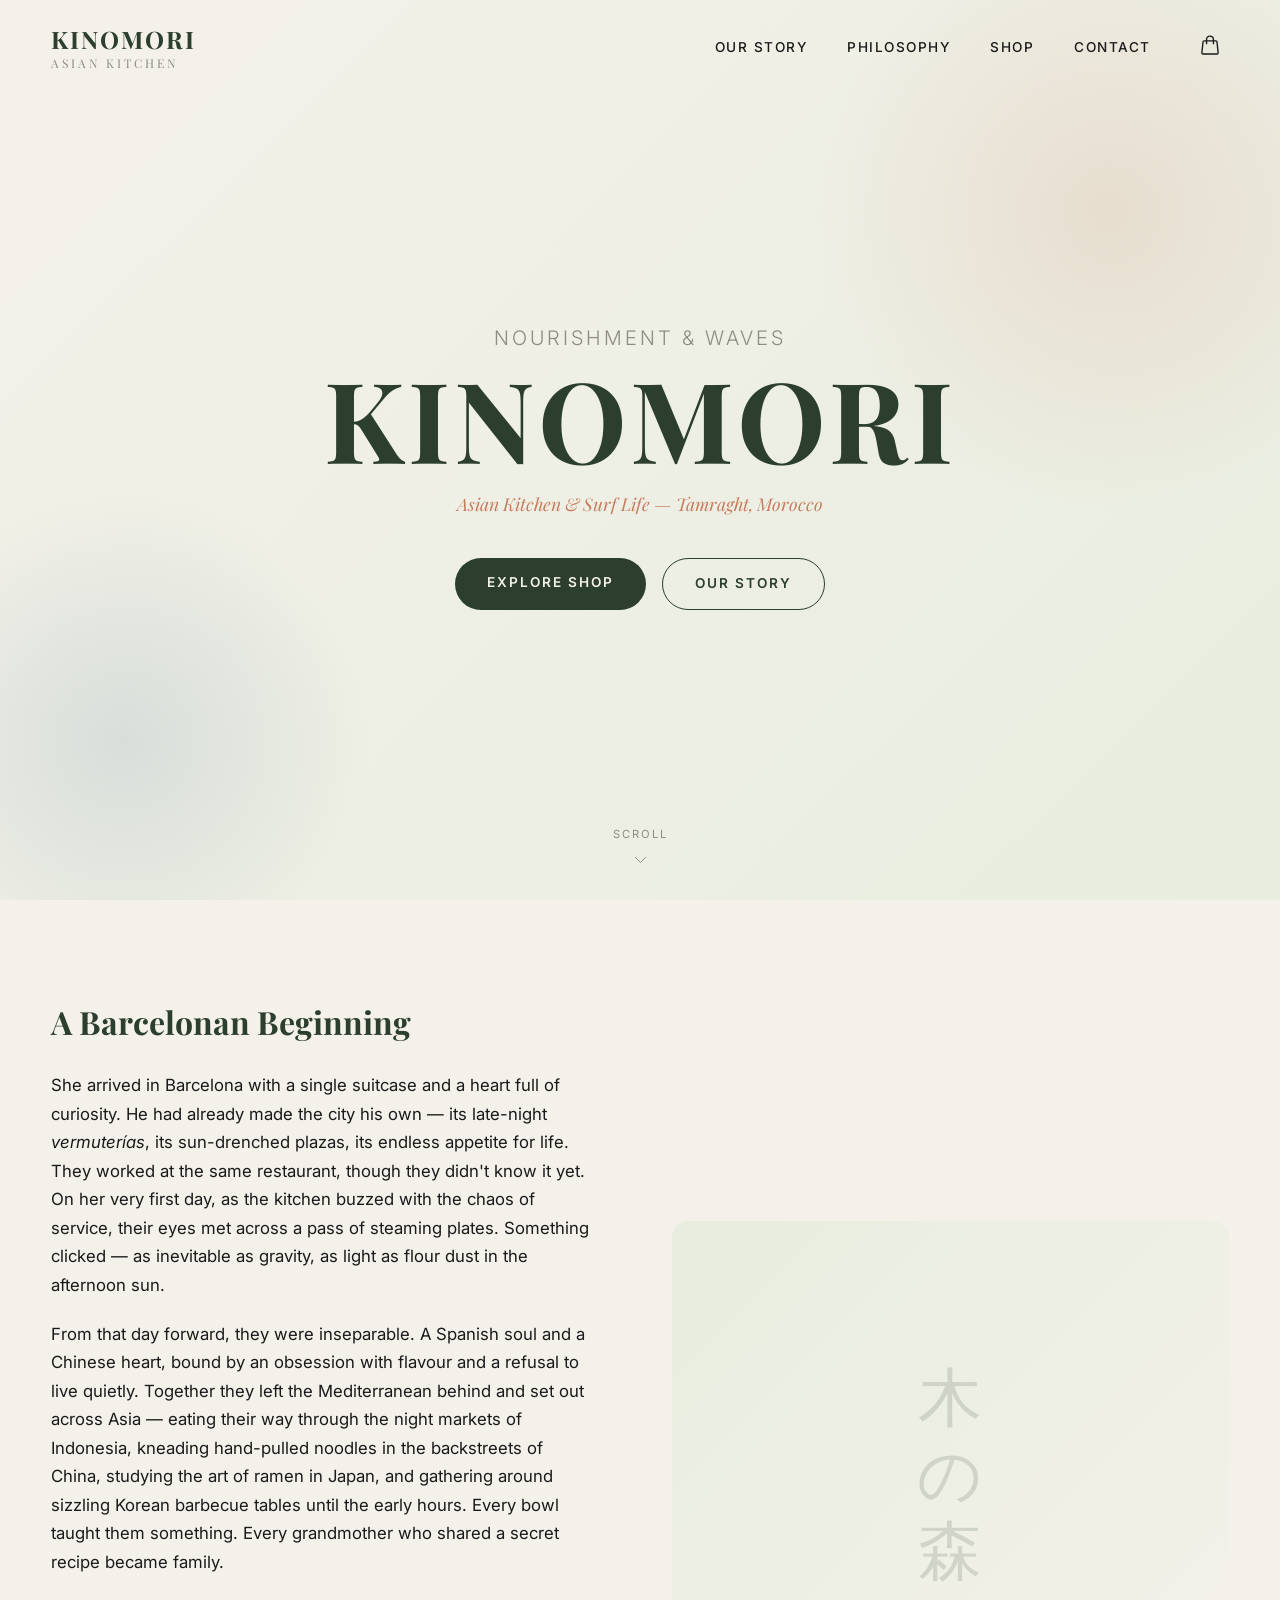
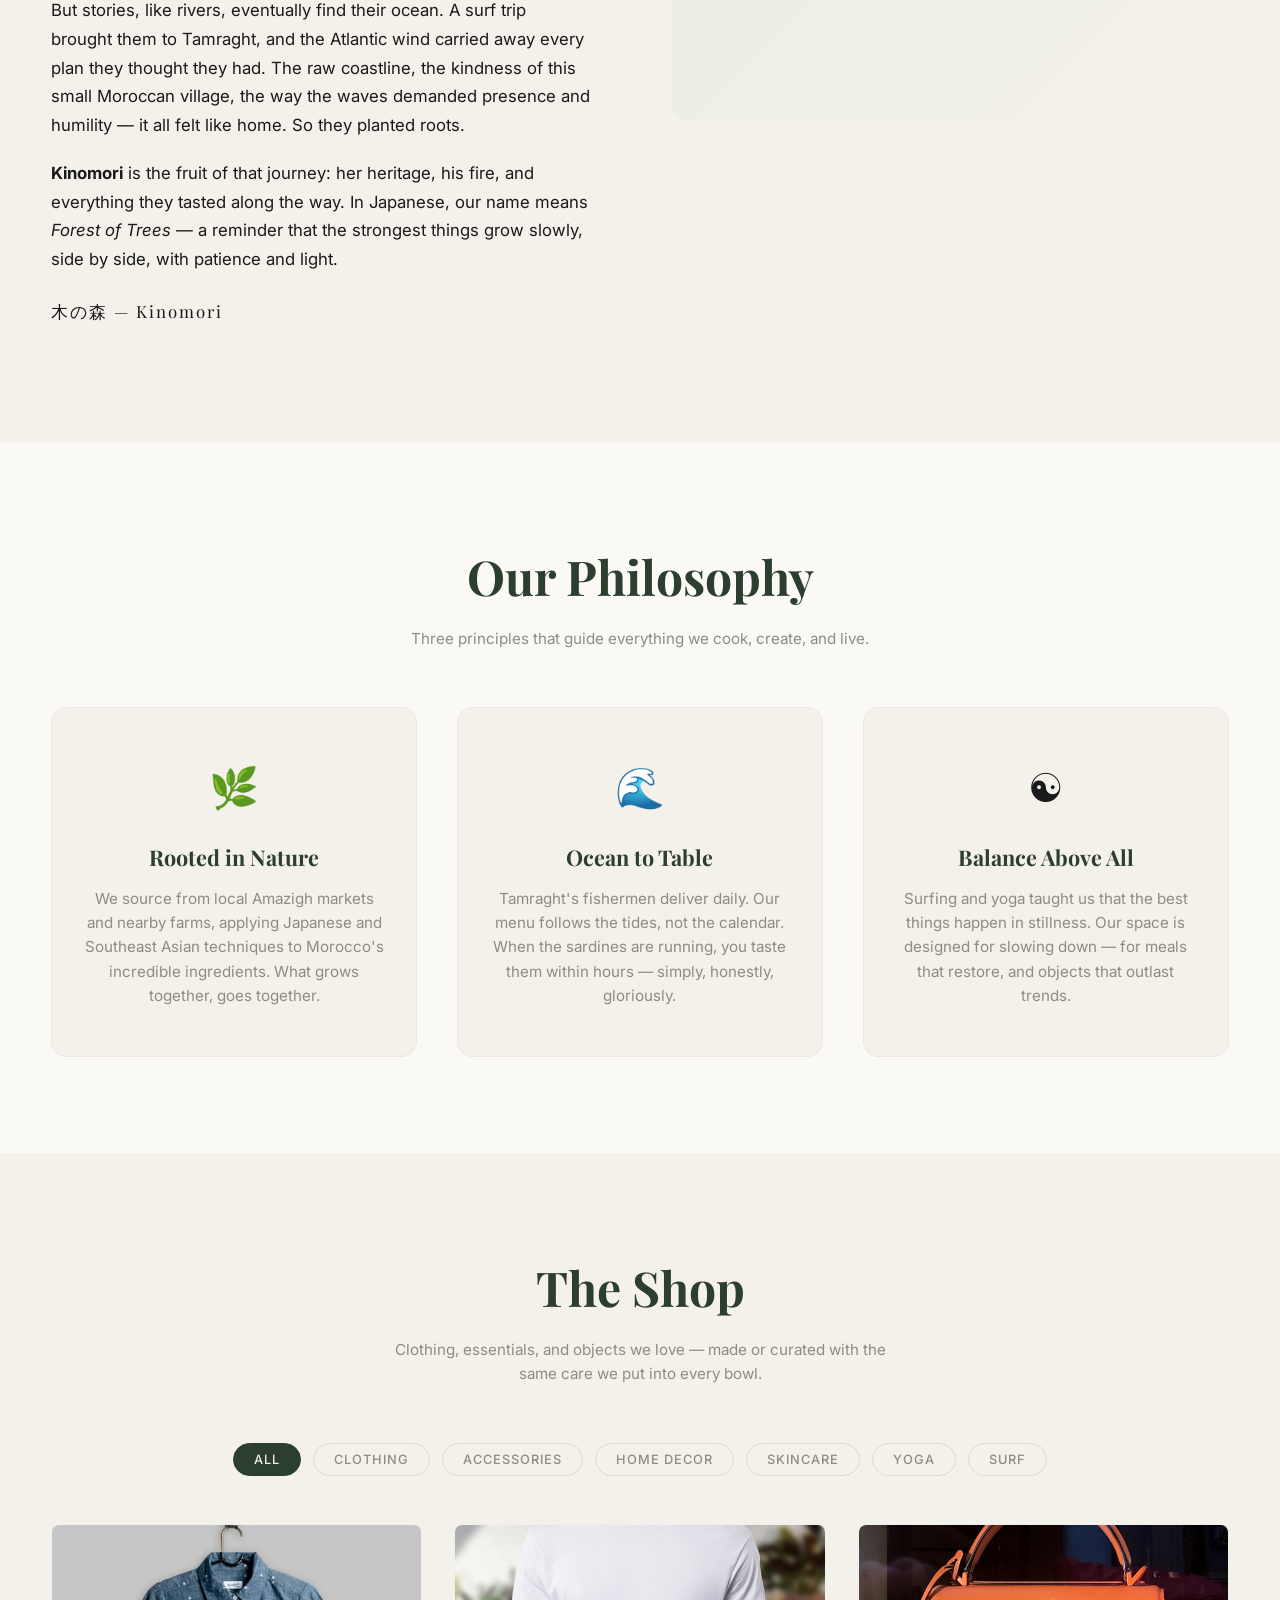
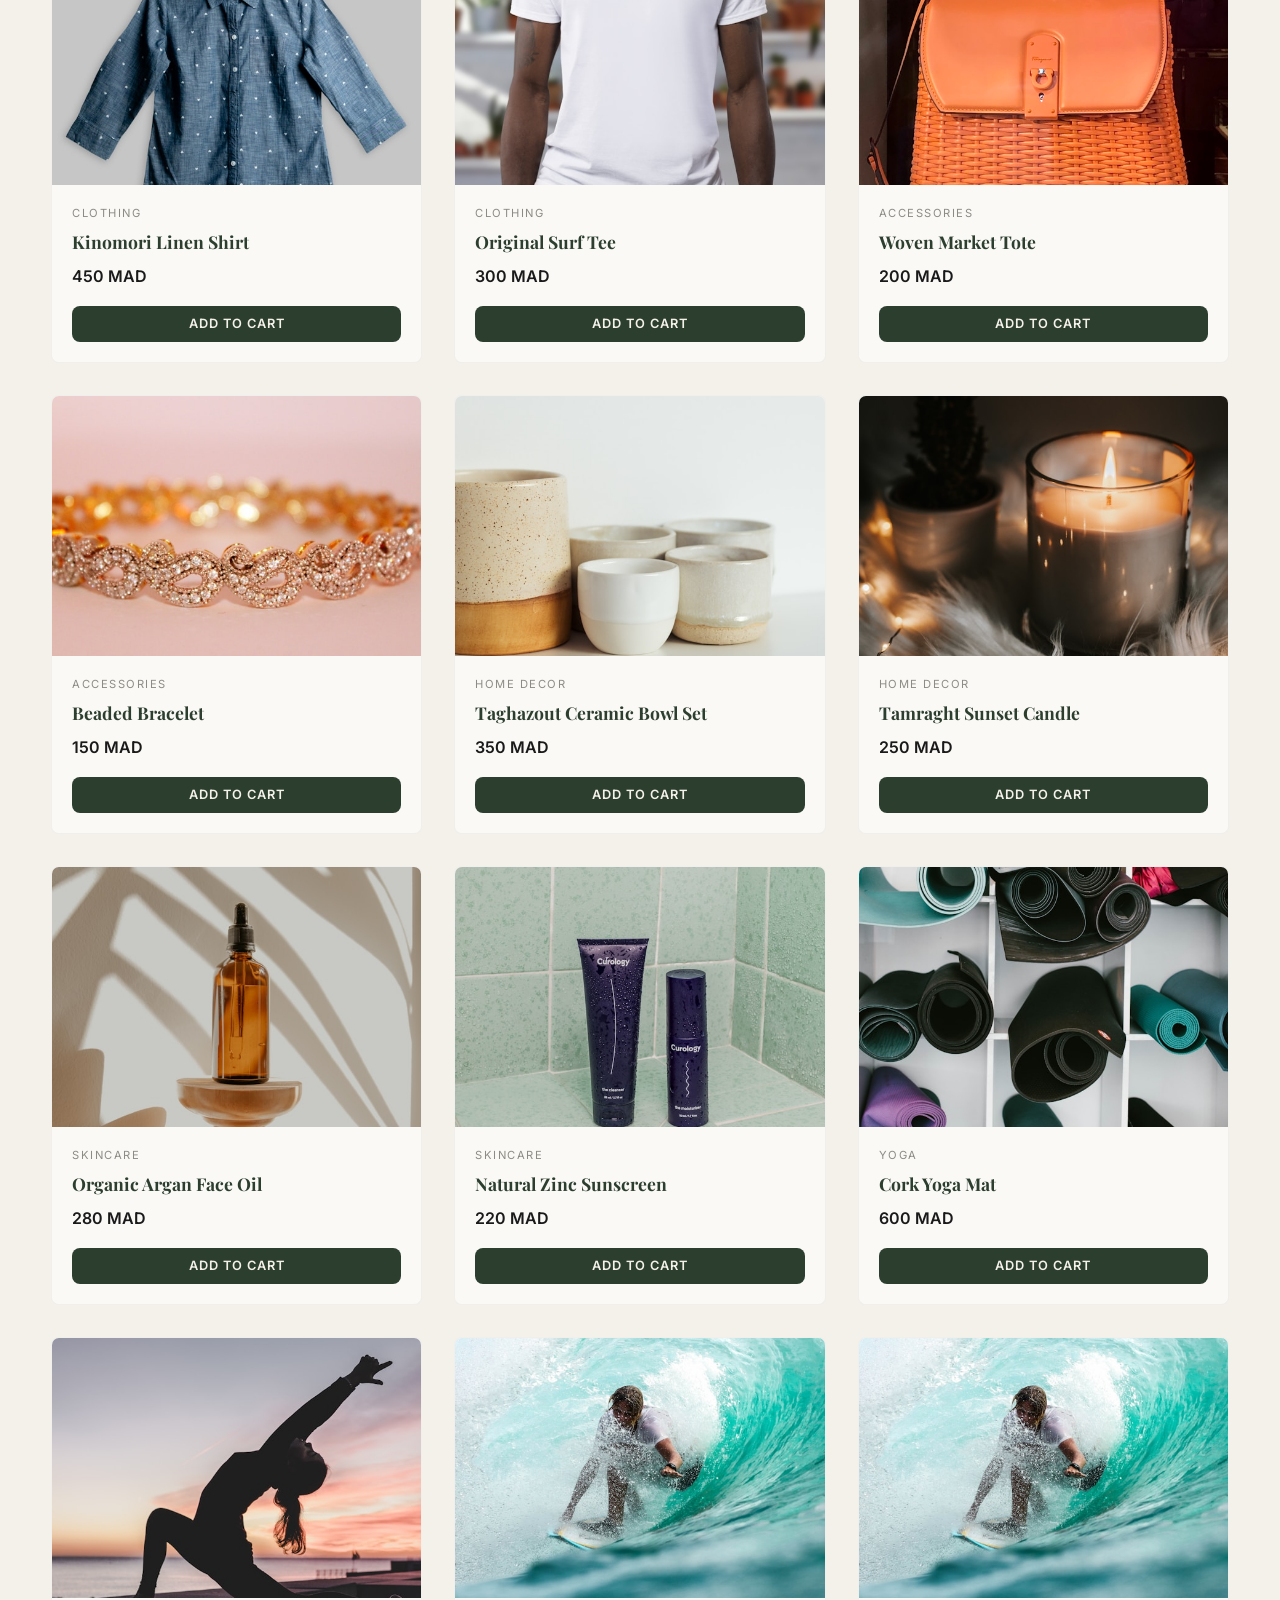
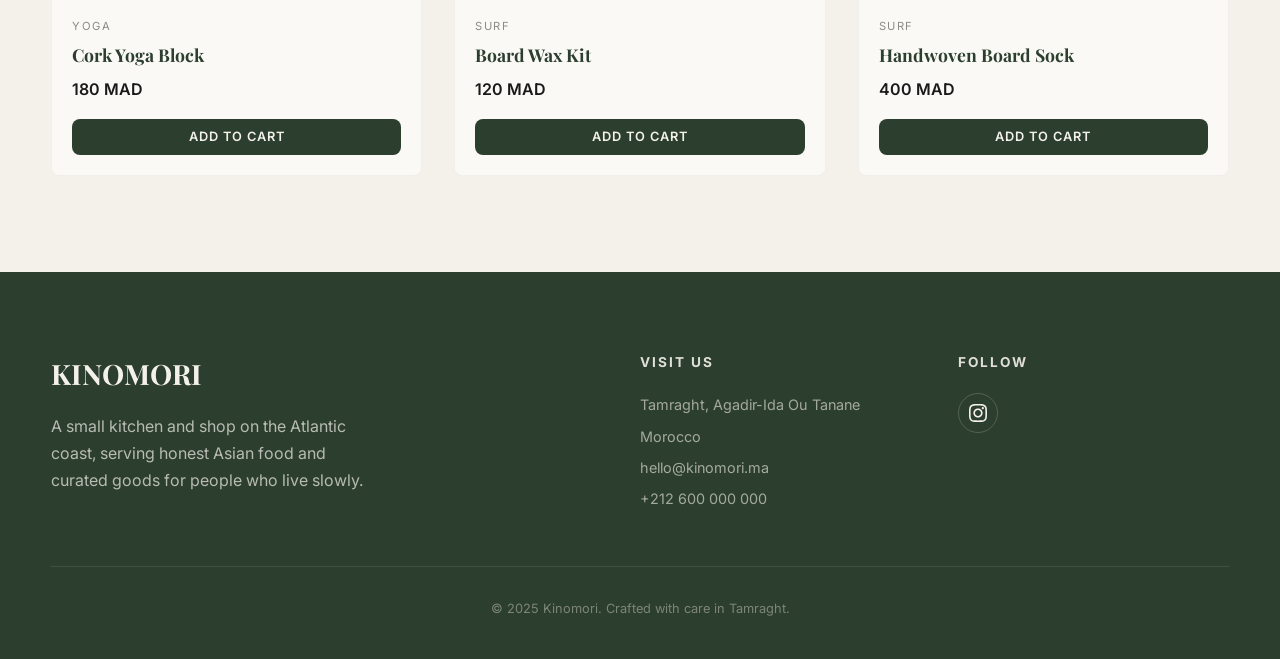
==== index.html @ a35f0fb5 "Add real product images from Unsplash, update Instagram link, replace emoji placeholders" ====
<!DOCTYPE html>
<html lang="en">
<head>
  <meta charset="UTF-8">
  <meta name="viewport" content="width=device-width, initial-scale=1.0">
  <title>Kinomori — Asian Kitchen & Surf Life | Tamraght, Morocco</title>
  <meta name="description" content="Kinomori: Asian cuisine & lifestyle in Tamraght, Morocco. Fresh flavors, surf vibes, and mindful living.">

  <!-- Fonts -->
  <link rel="preconnect" href="https://fonts.googleapis.com">
  <link rel="preconnect" href="https://fonts.gstatic.com" crossorigin>
  <link href="https://fonts.googleapis.com/css2?family=Inter:wght@300;400;500;600;700&family=Playfair+Display:ital,wght@0,400;0,700;1,400&display=swap" rel="stylesheet">

  <!-- Styles -->
  <link rel="stylesheet" href="css/style.css">
</head>
<body>

  <!-- ==================== NAVBAR ==================== -->
  <nav class="navbar" id="navbar">
    <div class="container">
      <a href="#" class="logo">
        KINOMORI
        <span>Asian Kitchen</span>
      </a>

      <ul class="nav-links" id="navLinks">
        <li><a href="#story">Our Story</a></li>
        <li><a href="#philosophy">Philosophy</a></li>
        <li><a href="#shop">Shop</a></li>
        <li><a href="#contact">Contact</a></li>
        <li>
          <button class="cart-trigger" id="cartTrigger" aria-label="Open cart">
            <svg xmlns="http://www.w3.org/2000/svg" fill="none" viewBox="0 0 24 24" stroke-width="1.5" stroke="currentColor">
              <path stroke-linecap="round" stroke-linejoin="round" d="M15.75 10.5V6a3.75 3.75 0 10-7.5 0v4.5m11.356-1.993l1.263 12c.07.665-.45 1.243-1.119 1.243H4.25a1.125 1.125 0 01-1.12-1.243l1.264-12A1.125 1.125 0 015.513 7.5h12.974c.576 0 1.059.435 1.119 1.007z" />
            </svg>
            <span class="cart-count" id="cartCount">0</span>
          </button>
        </li>
      </ul>

      <button class="mobile-toggle" id="mobileToggle" aria-label="Toggle menu">
        <svg xmlns="http://www.w3.org/2000/svg" width="24" height="24" fill="none" viewBox="0 0 24 24" stroke-width="1.5" stroke="currentColor">
          <path stroke-linecap="round" stroke-linejoin="round" d="M3.75 6.75h16.5M3.75 12h16.5m-16.5 5.25h16.5" />
        </svg>
      </button>
    </div>
  </nav>

  <!-- ==================== HERO ==================== -->
  <section class="hero" id="home">
    <div class="hero-content">
      <p class="hero-subtitle">Nourishment & Waves</p>
      <h1>KINOMORI</h1>
      <p class="hero-location">Asian Kitchen & Surf Life — Tamraght, Morocco</p>
      <div class="hero-buttons">
        <a href="#shop" class="btn btn-primary">Explore Shop</a>
        <a href="#story" class="btn btn-outline">Our Story</a>
      </div>
    </div>
    <div class="scroll-indicator">
      <span>Scroll</span>
      <svg xmlns="http://www.w3.org/2000/svg" width="16" height="16" fill="none" viewBox="0 0 24 24" stroke-width="1.5" stroke="currentColor">
        <path stroke-linecap="round" stroke-linejoin="round" d="M19.5 8.25l-7.5 7.5-7.5-7.5" />
      </svg>
    </div>
  </section>

  <!-- ==================== OUR STORY ==================== -->
  <section class="section" id="story">
    <div class="container">
      <div class="story-grid reveal">
        <div class="story-text">
          <h3>A Barcelonan Beginning</h3>
          <p>
            She arrived in Barcelona with a single suitcase and a heart full of curiosity. He had already made the city his own — its late-night <em>vermuterías</em>, its sun-drenched plazas, its endless appetite for life. They worked at the same restaurant, though they didn't know it yet. On her very first day, as the kitchen buzzed with the chaos of service, their eyes met across a pass of steaming plates. Something clicked — as inevitable as gravity, as light as flour dust in the afternoon sun.
          </p>
          <p>
            From that day forward, they were inseparable. A Spanish soul and a Chinese heart, bound by an obsession with flavour and a refusal to live quietly. Together they left the Mediterranean behind and set out across Asia — eating their way through the night markets of Indonesia, kneading hand-pulled noodles in the backstreets of China, studying the art of ramen in Japan, and gathering around sizzling Korean barbecue tables until the early hours. Every bowl taught them something. Every grandmother who shared a secret recipe became family.
          </p>
          <p>
            But stories, like rivers, eventually find their ocean. A surf trip brought them to Tamraght, and the Atlantic wind carried away every plan they thought they had. The raw coastline, the kindness of this small Moroccan village, the way the waves demanded presence and humility — it all felt like home. So they planted roots.
          </p>
          <p>
            <strong>Kinomori</strong> is the fruit of that journey: her heritage, his fire, and everything they tasted along the way. In Japanese, our name means <em>Forest of Trees</em> — a reminder that the strongest things grow slowly, side by side, with patience and light.
          </p>
          <p class="japanese-name">木の森 — Kinomori</p>
        </div>
        <div class="story-visual"></div>
      </div>
    </div>
  </section>

  <!-- ==================== PHILOSOPHY ==================== -->
  <section class="section philosophy" id="philosophy">
    <div class="container">
      <div class="section-header reveal">
        <h2>Our Philosophy</h2>
        <p>Three principles that guide everything we cook, create, and live.</p>
      </div>

      <div class="philo-grid">
        <div class="philo-card reveal">
          <div class="philo-icon">🌿</div>
          <h3>Rooted in Nature</h3>
          <p>We source from local Amazigh markets and nearby farms, applying Japanese and Southeast Asian techniques to Morocco's incredible ingredients. What grows together, goes together.</p>
        </div>
        <div class="philo-card reveal">
          <div class="philo-icon">🌊</div>
          <h3>Ocean to Table</h3>
          <p>Tamraght's fishermen deliver daily. Our menu follows the tides, not the calendar. When the sardines are running, you taste them within hours — simply, honestly, gloriously.</p>
        </div>
        <div class="philo-card reveal">
          <div class="philo-icon">☯️</div>
          <h3>Balance Above All</h3>
          <p>Surfing and yoga taught us that the best things happen in stillness. Our space is designed for slowing down — for meals that restore, and objects that outlast trends.</p>
        </div>
      </div>
    </div>
  </section>

  <!-- ==================== SHOP ==================== -->
  <section class="section" id="shop">
    <div class="container">
      <div class="section-header reveal">
        <h2>The Shop</h2>
        <p>Clothing, essentials, and objects we love — made or curated with the same care we put into every bowl.</p>
      </div>

      <div class="shop-filters reveal">
        <button class="filter-btn active" data-filter="all">All</button>
        <button class="filter-btn" data-filter="clothing">Clothing</button>
        <button class="filter-btn" data-filter="accessories">Accessories</button>
        <button class="filter-btn" data-filter="home">Home Decor</button>
        <button class="filter-btn" data-filter="skincare">Skincare</button>
        <button class="filter-btn" data-filter="yoga">Yoga</button>
        <button class="filter-btn" data-filter="surf">Surf</button>
      </div>

      <div class="products-grid" id="productsGrid">
        <!-- Clothing -->
        <div class="product-card" data-category="clothing">
          <img src="images/products/linen-shirt.jpg" alt="Kinomori Linen Shirt" class="product-image">
          <div class="product-info">
            <p class="product-category">Clothing</p>
            <h4 class="product-name">Kinomori Linen Shirt</h4>
            <p class="product-price">450 MAD</p>
            <button class="add-to-cart" data-id="c1" data-name="Kinomori Linen Shirt" data-price="450">Add to Cart</button>
          </div>
        </div>
        <div class="product-card" data-category="clothing">
          <img src="images/products/surf-tee.jpg" alt="Original Surf Tee" class="product-image">
          <div class="product-info">
            <p class="product-category">Clothing</p>
            <h4 class="product-name">Original Surf Tee</h4>
            <p class="product-price">300 MAD</p>
            <button class="add-to-cart" data-id="c2" data-name="Original Surf Tee" data-price="300">Add to Cart</button>
          </div>
        </div>

        <!-- Accessories -->
        <div class="product-card" data-category="accessories">
          <img src="images/products/tote-bag.jpg" alt="Woven Market Tote" class="product-image">
          <div class="product-info">
            <p class="product-category">Accessories</p>
            <h4 class="product-name">Woven Market Tote</h4>
            <p class="product-price">200 MAD</p>
            <button class="add-to-cart" data-id="a1" data-name="Woven Market Tote" data-price="200">Add to Cart</button>
          </div>
        </div>
        <div class="product-card" data-category="accessories">
          <img src="images/products/bracelet.jpg" alt="Beaded Bracelet" class="product-image">
          <div class="product-info">
            <p class="product-category">Accessories</p>
            <h4 class="product-name">Beaded Bracelet</h4>
            <p class="product-price">150 MAD</p>
            <button class="add-to-cart" data-id="a2" data-name="Beaded Bracelet" data-price="150">Add to Cart</button>
          </div>
        </div>

        <!-- Home Decor -->
        <div class="product-card" data-category="home">
          <img src="images/products/ceramic-bowl.jpg" alt="Taghazout Ceramic Bowl Set" class="product-image">
          <div class="product-info">
            <p class="product-category">Home Decor</p>
            <h4 class="product-name">Taghazout Ceramic Bowl Set</h4>
            <p class="product-price">350 MAD</p>
            <button class="add-to-cart" data-id="h1" data-name="Taghazout Ceramic Bowl Set" data-price="350">Add to Cart</button>
          </div>
        </div>
        <div class="product-card" data-category="home">
          <img src="images/products/candle.jpg" alt="Tamraght Sunset Candle" class="product-image">
          <div class="product-info">
            <p class="product-category">Home Decor</p>
            <h4 class="product-name">Tamraght Sunset Candle</h4>
            <p class="product-price">250 MAD</p>
            <button class="add-to-cart" data-id="h2" data-name="Tamraght Sunset Candle" data-price="250">Add to Cart</button>
          </div>
        </div>

        <!-- Skincare -->
        <div class="product-card" data-category="skincare">
          <img src="images/products/argan-oil.jpg" alt="Organic Argan Face Oil" class="product-image">
          <div class="product-info">
            <p class="product-category">Skincare</p>
            <h4 class="product-name">Organic Argan Face Oil</h4>
            <p class="product-price">280 MAD</p>
            <button class="add-to-cart" data-id="s1" data-name="Organic Argan Face Oil" data-price="280">Add to Cart</button>
          </div>
        </div>
        <div class="product-card" data-category="skincare">
          <img src="images/products/sunscreen.jpg" alt="Natural Zinc Sunscreen" class="product-image">
          <div class="product-info">
            <p class="product-category">Skincare</p>
            <h4 class="product-name">Natural Zinc Sunscreen</h4>
            <p class="product-price">220 MAD</p>
            <button class="add-to-cart" data-id="s2" data-name="Natural Zinc Sunscreen" data-price="220">Add to Cart</button>
          </div>
        </div>

        <!-- Yoga -->
        <div class="product-card" data-category="yoga">
          <img src="images/products/yoga-mat.jpg" alt="Cork Yoga Mat" class="product-image">
          <div class="product-info">
            <p class="product-category">Yoga</p>
            <h4 class="product-name">Cork Yoga Mat</h4>
            <p class="product-price">600 MAD</p>
            <button class="add-to-cart" data-id="y1" data-name="Cork Yoga Mat" data-price="600">Add to Cart</button>
          </div>
        </div>
        <div class="product-card" data-category="yoga">
          <img src="images/products/yoga-block.jpg" alt="Cork Yoga Block" class="product-image">
          <div class="product-info">
            <p class="product-category">Yoga</p>
            <h4 class="product-name">Cork Yoga Block</h4>
            <p class="product-price">180 MAD</p>
            <button class="add-to-cart" data-id="y2" data-name="Cork Yoga Block" data-price="180">Add to Cart</button>
          </div>
        </div>

        <!-- Surf -->
        <div class="product-card" data-category="surf">
          <img src="images/products/wax-kit.jpg" alt="Board Wax Kit" class="product-image">
          <div class="product-info">
            <p class="product-category">Surf</p>
            <h4 class="product-name">Board Wax Kit</h4>
            <p class="product-price">120 MAD</p>
            <button class="add-to-cart" data-id="su1" data-name="Board Wax Kit" data-price="120">Add to Cart</button>
          </div>
        </div>
        <div class="product-card" data-category="surf">
          <img src="images/products/board-sock.jpg" alt="Handwoven Board Sock" class="product-image">
          <div class="product-info">
            <p class="product-category">Surf</p>
            <h4 class="product-name">Handwoven Board Sock</h4>
            <p class="product-price">400 MAD</p>
            <button class="add-to-cart" data-id="su2" data-name="Handwoven Board Sock" data-price="400">Add to Cart</button>
          </div>
        </div>
      </div>
    </div>
  </section>

  <!-- ==================== CONTACT / FOOTER ==================== -->
  <footer class="contact" id="contact">
    <div class="container">
      <div class="contact-grid">
        <div class="contact-brand">
          <h3>KINOMORI</h3>
          <p>A small kitchen and shop on the Atlantic coast, serving honest Asian food and curated goods for people who live slowly.</p>
        </div>
        <div class="contact-links">
          <h4>Visit Us</h4>
          <a href="#">Tamraght, Agadir-Ida Ou Tanane</a>
          <a href="#">Morocco</a>
          <a href="mailto:hello@kinomori.ma">hello@kinomori.ma</a>
          <a href="https://wa.me/212600000000" target="_blank">+212 600 000 000</a>
        </div>
        <div class="contact-social">
          <h4>Follow</h4>
          <a href="https://www.instagram.com/kinomori_s/?hl=en" target="_blank" rel="noopener noreferrer" class="social-icon" aria-label="Instagram">
            <svg xmlns="http://www.w3.org/2000/svg" width="18" height="18" fill="currentColor" viewBox="0 0 24 24">
              <path d="M12 2.163c3.204 0 3.584.012 4.85.07 3.252.148 4.771 1.691 4.919 4.919.058 1.265.069 1.645.069 4.849 0 3.205-.012 3.584-.069 4.849-.149 3.225-1.664 4.771-4.919 4.919-1.266.058-1.644.07-4.85.07-3.204 0-3.584-.012-4.849-.07-3.26-.149-4.771-1.699-4.919-4.92-.058-1.265-.07-1.644-.07-4.849 0-3.204.013-3.583.07-4.849.149-3.227 1.664-4.771 4.919-4.919 1.266-.057 1.645-.069 4.849-.069zm0-2.163c-3.259 0-3.667.014-4.947.072-4.358.2-6.78 2.618-6.98 6.98-.059 1.281-.073 1.689-.073 4.948 0 3.259.014 3.668.072 4.948.2 4.358 2.618 6.78 6.98 6.98 1.281.058 1.689.072 4.948.072 3.259 0 3.668-.014 4.948-.072 4.354-.2 6.782-2.618 6.979-6.98.059-1.28.073-1.689.073-4.948 0-3.259-.014-3.667-.072-4.947-.196-4.354-2.617-6.78-6.979-6.98-1.281-.059-1.69-.073-4.949-.073zm0 5.838c-3.403 0-6.162 2.759-6.162 6.162s2.759 6.163 6.162 6.163 6.162-2.759 6.162-6.163c0-3.403-2.759-6.162-6.162-6.162zm0 10.162c-2.209 0-4-1.79-4-4 0-2.209 1.791-4 4-4s4 1.791 4 4c0 2.21-1.791 4-4 4zm6.406-11.845c-.796 0-1.441.645-1.441 1.44s.645 1.44 1.441 1.44c.795 0 1.439-.645 1.439-1.44s-.644-1.44-1.439-1.44z"/>
            </svg>
          </a>
        </div>
      </div>
      <div class="footer-bottom">
        <p>&copy; 2025 Kinomori. Crafted with care in Tamraght.</p>
      </div>
    </div>
  </footer>

  <!-- ==================== CART DRAWER ==================== -->
  <div class="cart-overlay" id="cartOverlay"></div>
  <div class="cart-drawer" id="cartDrawer">
    <div class="cart-header">
      <h3>Your Cart</h3>
      <button class="close-cart" id="closeCart" aria-label="Close cart">&times;</button>
    </div>
    <div class="cart-items" id="cartItems">
      <div class="cart-empty">Your cart is empty.</div>
    </div>
    <div class="cart-footer">
      <div class="cart-total">
        <span>Total</span>
        <span id="cartTotal">0 MAD</span>
      </div>
      <a href="#" class="checkout-btn" id="checkoutBtn">Order via WhatsApp</a>
    </div>
  </div>

  <!-- Scripts -->
  <script src="js/cart.js"></script>
  <script src="js/main.js"></script>
</body>
</html>
---- css/style.css ----
/* =========================================
   KINOMORI — Asian Kitchen & Surf Life
   Tamraght, Morocco
   ========================================= */

/* CSS Variables */
:root {
  --forest: #2C3E2D;
  --sand: #F4F1EA;
  --terracotta: #C67B5C;
  --ocean: #2B5F82;
  --charcoal: #1A1A1A;
  --cream: #FAF9F6;
  --stone: #8C8C84;
  --light-forest: #E8EDDF;

  --font-heading: 'Playfair Display', Georgia, serif;
  --font-body: 'Inter', system-ui, sans-serif;

  --shadow-sm: 0 1px 2px rgba(0,0,0,0.05);
  --shadow-md: 0 4px 12px rgba(0,0,0,0.08);
  --shadow-lg: 0 12px 40px rgba(0,0,0,0.12);
  --radius: 8px;
  --radius-lg: 16px;
  --transition: all 0.3s cubic-bezier(0.4, 0, 0.2, 1);
}

/* Reset & Base */
*, *::before, *::after {
  margin: 0;
  padding: 0;
  box-sizing: border-box;
}

html {
  scroll-behavior: smooth;
  font-size: 16px;
}

body {
  font-family: var(--font-body);
  background-color: var(--sand);
  color: var(--charcoal);
  line-height: 1.6;
  overflow-x: hidden;
}

img {
  max-width: 100%;
  display: block;
}

a {
  text-decoration: none;
  color: inherit;
}

ul {
  list-style: none;
}

/* Utility */
.container {
  width: 92%;
  max-width: 1200px;
  margin: 0 auto;
}

.reveal {
  opacity: 0;
  transform: translateY(24px);
  transition: opacity 0.8s ease, transform 0.8s ease;
}
.reveal.visible {
  opacity: 1;
  transform: translateY(0);
}

/* =========================================
   NAVIGATION
   ========================================= */
.navbar {
  position: fixed;
  top: 0;
  left: 0;
  width: 100%;
  z-index: 1000;
  padding: 1.25rem 0;
  transition: var(--transition);
}

.navbar.scrolled {
  background: rgba(244, 241, 234, 0.85);
  backdrop-filter: blur(12px);
  -webkit-backdrop-filter: blur(12px);
  box-shadow: var(--shadow-sm);
  padding: 0.75rem 0;
}

.navbar .container {
  display: flex;
  align-items: center;
  justify-content: space-between;
}

.logo {
  font-family: var(--font-heading);
  font-size: 1.5rem;
  font-weight: 700;
  letter-spacing: 2px;
  color: var(--forest);
}

.logo span {
  font-weight: 400;
  font-size: 0.75rem;
  display: block;
  letter-spacing: 3px;
  text-transform: uppercase;
  color: var(--stone);
  margin-top: -4px;
}

.nav-links {
  display: flex;
  gap: 2.5rem;
  align-items: center;
}

.nav-links a {
  font-size: 0.85rem;
  font-weight: 500;
  text-transform: uppercase;
  letter-spacing: 1.5px;
  color: var(--charcoal);
  position: relative;
  padding-bottom: 4px;
}

.nav-links a::after {
  content: '';
  position: absolute;
  bottom: 0;
  left: 0;
  width: 0;
  height: 1.5px;
  background: var(--terracotta);
  transition: width 0.3s ease;
}

.nav-links a:hover::after {
  width: 100%;
}

.cart-trigger {
  position: relative;
  background: none;
  border: none;
  cursor: pointer;
  padding: 0.5rem;
}

.cart-trigger svg {
  width: 22px;
  height: 22px;
  stroke: var(--charcoal);
}

.cart-count {
  position: absolute;
  top: -2px;
  right: -6px;
  background: var(--terracotta);
  color: white;
  font-size: 0.65rem;
  font-weight: 700;
  width: 16px;
  height: 16px;
  border-radius: 50%;
  display: grid;
  place-items: center;
}

.mobile-toggle {
  display: none;
  background: none;
  border: none;
  cursor: pointer;
}

/* =========================================
   HERO
   ========================================= */
.hero {
  min-height: 100vh;
  display: flex;
  align-items: center;
  justify-content: center;
  position: relative;
  background: linear-gradient(135deg, var(--sand) 0%, var(--light-forest) 100%);
  overflow: hidden;
  text-align: center;
  padding: 6rem 1rem 4rem;
}

.hero::before {
  content: '';
  position: absolute;
  top: -10%;
  right: -10%;
  width: 600px;
  height: 600px;
  background: radial-gradient(circle, rgba(198,123,92,0.15) 0%, transparent 70%);
  border-radius: 50%;
  animation: float 8s ease-in-out infinite;
}

.hero::after {
  content: '';
  position: absolute;
  bottom: -10%;
  left: -10%;
  width: 500px;
  height: 500px;
  background: radial-gradient(circle, rgba(43,95,130,0.12) 0%, transparent 70%);
  border-radius: 50%;
  animation: float 10s ease-in-out infinite reverse;
}

@keyframes float {
  0%, 100% { transform: translate(0, 0); }
  50% { transform: translate(-20px, 20px); }
}

.hero-content {
  position: relative;
  z-index: 2;
}

.hero h1 {
  font-family: var(--font-heading);
  font-size: clamp(3.5rem, 10vw, 7rem);
  font-weight: 700;
  color: var(--forest);
  line-height: 1;
  letter-spacing: 4px;
  margin-bottom: 1rem;
}

.hero-subtitle {
  font-size: clamp(1rem, 2vw, 1.25rem);
  color: var(--stone);
  font-weight: 300;
  letter-spacing: 3px;
  text-transform: uppercase;
  margin-bottom: 0.5rem;
}

.hero-location {
  font-family: var(--font-heading);
  font-style: italic;
  color: var(--terracotta);
  font-size: 1.1rem;
  margin-bottom: 2.5rem;
}

.hero-buttons {
  display: flex;
  gap: 1rem;
  justify-content: center;
  flex-wrap: wrap;
}

.btn {
  display: inline-block;
  padding: 0.9rem 2rem;
  font-size: 0.85rem;
  font-weight: 600;
  text-transform: uppercase;
  letter-spacing: 2px;
  border-radius: 100px;
  transition: var(--transition);
  cursor: pointer;
  border: none;
}

.btn-primary {
  background: var(--forest);
  color: var(--sand);
}

.btn-primary:hover {
  background: var(--charcoal);
  transform: translateY(-2px);
  box-shadow: var(--shadow-md);
}

.btn-outline {
  background: transparent;
  color: var(--forest);
  border: 1.5px solid var(--forest);
}

.btn-outline:hover {
  background: var(--forest);
  color: var(--sand);
}

.scroll-indicator {
  position: absolute;
  bottom: 2rem;
  left: 50%;
  transform: translateX(-50%);
  display: flex;
  flex-direction: column;
  align-items: center;
  gap: 0.5rem;
  color: var(--stone);
  font-size: 0.7rem;
  text-transform: uppercase;
  letter-spacing: 2px;
  animation: bounce 2s infinite;
}

@keyframes bounce {
  0%, 100% { transform: translateX(-50%) translateY(0); }
  50% { transform: translateX(-50%) translateY(8px); }
}

/* =========================================
   SECTIONS COMMON
   ========================================= */
.section {
  padding: 6rem 0;
}

.section-header {
  text-align: center;
  margin-bottom: 3.5rem;
}

.section-header h2 {
  font-family: var(--font-heading);
  font-size: clamp(2rem, 4vw, 3rem);
  color: var(--forest);
  margin-bottom: 0.75rem;
}

.section-header p {
  color: var(--stone);
  font-size: 0.95rem;
  max-width: 500px;
  margin: 0 auto;
}

/* =========================================
   OUR STORY
   ========================================= */
.story-grid {
  display: grid;
  grid-template-columns: 1fr 1fr;
  gap: 4rem;
  align-items: center;
}

.story-text {
  max-width: 540px;
}

.story-text h3 {
  font-family: var(--font-heading);
  font-size: 2rem;
  color: var(--forest);
  margin-bottom: 1.5rem;
}

.story-text p {
  margin-bottom: 1.25rem;
  color: var(--charcoal);
  font-size: 1.05rem;
  line-height: 1.7;
}

.story-visual {
  position: relative;
  height: 500px;
  border-radius: var(--radius-lg);
  overflow: hidden;
  background: linear-gradient(135deg, var(--light-forest), var(--sand));
  display: flex;
  align-items: center;
  justify-content: center;
}

.story-visual::before {
  content: '木\Aの\A森';
  white-space: pre;
  text-align: center;
  font-family: var(--font-heading);
  font-size: 4rem;
  color: var(--forest);
  opacity: 0.15;
  line-height: 1.2;
}

.japanese-name {
  font-family: var(--font-heading);
  color: var(--terracotta);
  font-size: 1.1rem;
  letter-spacing: 2px;
  margin-top: 1.5rem;
}

/* =========================================
   PHILOSOPHY
   ========================================= */
.philosophy {
  background: var(--cream);
}

.philo-grid {
  display: grid;
  grid-template-columns: repeat(3, 1fr);
  gap: 2.5rem;
}

.philo-card {
  background: var(--sand);
  padding: 3rem 2rem;
  border-radius: var(--radius-lg);
  text-align: center;
  transition: var(--transition);
  border: 1px solid rgba(0,0,0,0.04);
}

.philo-card:hover {
  transform: translateY(-6px);
  box-shadow: var(--shadow-lg);
}

.philo-icon {
  font-size: 2.5rem;
  margin-bottom: 1.25rem;
}

.philo-card h3 {
  font-family: var(--font-heading);
  font-size: 1.35rem;
  color: var(--forest);
  margin-bottom: 0.75rem;
}

.philo-card p {
  color: var(--stone);
  font-size: 0.95rem;
  line-height: 1.6;
}

/* =========================================
   SHOP
   ========================================= */
.shop-filters {
  display: flex;
  justify-content: center;
  gap: 0.75rem;
  margin-bottom: 3rem;
  flex-wrap: wrap;
}

.filter-btn {
  padding: 0.5rem 1.25rem;
  border-radius: 100px;
  border: 1px solid rgba(0,0,0,0.1);
  background: transparent;
  font-family: var(--font-body);
  font-size: 0.8rem;
  font-weight: 500;
  text-transform: uppercase;
  letter-spacing: 1px;
  cursor: pointer;
  transition: var(--transition);
  color: var(--stone);
}

.filter-btn:hover,
.filter-btn.active {
  background: var(--forest);
  color: var(--sand);
  border-color: var(--forest);
}

.products-grid {
  display: grid;
  grid-template-columns: repeat(3, 1fr);
  gap: 2rem;
}

.product-card {
  background: var(--cream);
  border-radius: var(--radius);
  overflow: hidden;
  transition: var(--transition);
  border: 1px solid rgba(0,0,0,0.04);
}

.product-card:hover {
  transform: translateY(-4px);
  box-shadow: var(--shadow-md);
}

.product-card.hidden {
  display: none;
}

.product-image {
  height: 260px;
  width: 100%;
  object-fit: cover;
  display: block;
}

.product-image.clothing { background: linear-gradient(135deg, #E6D5C3, #D4C4B0); }
.product-image.accessories { background: linear-gradient(135deg, #C8D5B9, #B5C4A8); }
.product-image.home { background: linear-gradient(135deg, #E2CFC4, #D1BFAE); }
.product-image.skincare { background: linear-gradient(135deg, #F0E6D2, #E5D9C3); }
.product-image.yoga { background: linear-gradient(135deg, #C4D4D9, #B0C4C9); }
.product-image.surf { background: linear-gradient(135deg, #B8C9D9, #A5B8C9); }

.product-info {
  padding: 1.25rem;
}

.product-category {
  font-size: 0.7rem;
  text-transform: uppercase;
  letter-spacing: 1.5px;
  color: var(--stone);
  margin-bottom: 0.35rem;
}

.product-name {
  font-family: var(--font-heading);
  font-size: 1.1rem;
  color: var(--forest);
  margin-bottom: 0.5rem;
}

.product-price {
  font-weight: 600;
  color: var(--charcoal);
  font-size: 1rem;
  margin-bottom: 1rem;
}

.add-to-cart {
  width: 100%;
  padding: 0.65rem;
  border-radius: var(--radius);
  border: none;
  background: var(--forest);
  color: var(--sand);
  font-family: var(--font-body);
  font-size: 0.8rem;
  font-weight: 600;
  text-transform: uppercase;
  letter-spacing: 1px;
  cursor: pointer;
  transition: var(--transition);
}

.add-to-cart:hover {
  background: var(--charcoal);
}

/* =========================================
   CART DRAWER
   ========================================= */
.cart-overlay {
  position: fixed;
  inset: 0;
  background: rgba(0,0,0,0.4);
  z-index: 2000;
  opacity: 0;
  visibility: hidden;
  transition: var(--transition);
}

.cart-overlay.open {
  opacity: 1;
  visibility: visible;
}

.cart-drawer {
  position: fixed;
  top: 0;
  right: 0;
  width: 100%;
  max-width: 420px;
  height: 100%;
  background: var(--sand);
  z-index: 2001;
  transform: translateX(100%);
  transition: transform 0.4s cubic-bezier(0.4, 0, 0.2, 1);
  display: flex;
  flex-direction: column;
}

.cart-drawer.open {
  transform: translateX(0);
}

.cart-header {
  padding: 1.5rem;
  border-bottom: 1px solid rgba(0,0,0,0.06);
  display: flex;
  justify-content: space-between;
  align-items: center;
}

.cart-header h3 {
  font-family: var(--font-heading);
  font-size: 1.25rem;
  color: var(--forest);
}

.close-cart {
  background: none;
  border: none;
  font-size: 1.5rem;
  cursor: pointer;
  color: var(--stone);
  line-height: 1;
}

.cart-items {
  flex: 1;
  overflow-y: auto;
  padding: 1rem 1.5rem;
}

.cart-empty {
  text-align: center;
  color: var(--stone);
  padding: 3rem 1rem;
}

.cart-item {
  display: flex;
  gap: 1rem;
  padding: 1rem 0;
  border-bottom: 1px solid rgba(0,0,0,0.04);
  align-items: center;
}

.cart-item-image {
  width: 60px;
  height: 60px;
  border-radius: var(--radius);
  display: grid;
  place-items: center;
  font-size: 1.5rem;
  flex-shrink: 0;
}

.cart-item-details {
  flex: 1;
}

.cart-item-name {
  font-weight: 600;
  font-size: 0.9rem;
  color: var(--forest);
  margin-bottom: 0.25rem;
}

.cart-item-price {
  font-size: 0.85rem;
  color: var(--stone);
}

.cart-item-actions {
  display: flex;
  align-items: center;
  gap: 0.75rem;
}

.qty-btn {
  width: 28px;
  height: 28px;
  border-radius: 50%;
  border: 1px solid rgba(0,0,0,0.1);
  background: none;
  cursor: pointer;
  display: grid;
  place-items: center;
  font-size: 1rem;
  color: var(--charcoal);
}

.remove-item {
  background: none;
  border: none;
  color: var(--terracotta);
  font-size: 0.75rem;
  cursor: pointer;
  text-transform: uppercase;
  letter-spacing: 0.5px;
  margin-left: 0.5rem;
}

.cart-footer {
  padding: 1.5rem;
  border-top: 1px solid rgba(0,0,0,0.06);
  background: var(--cream);
}

.cart-total {
  display: flex;
  justify-content: space-between;
  font-family: var(--font-heading);
  font-size: 1.25rem;
  color: var(--forest);
  margin-bottom: 1rem;
}

.checkout-btn {
  width: 100%;
  padding: 1rem;
  background: var(--terracotta);
  color: white;
  border: none;
  border-radius: var(--radius);
  font-family: var(--font-body);
  font-weight: 600;
  text-transform: uppercase;
  letter-spacing: 1.5px;
  cursor: pointer;
  transition: var(--transition);
  text-align: center;
  display: block;
}

.checkout-btn:hover {
  background: #B56A4B;
}

/* =========================================
   CONTACT / FOOTER
   ========================================= */
.contact {
  background: var(--forest);
  color: var(--sand);
  padding: 5rem 0 2.5rem;
}

.contact-grid {
  display: grid;
  grid-template-columns: 2fr 1fr 1fr;
  gap: 3rem;
  margin-bottom: 3rem;
}

.contact-brand h3 {
  font-family: var(--font-heading);
  font-size: 1.75rem;
  margin-bottom: 1rem;
}

.contact-brand p {
  color: rgba(244, 241, 234, 0.7);
  line-height: 1.7;
  max-width: 320px;
}

.contact-links h4,
.contact-social h4 {
  font-size: 0.85rem;
  text-transform: uppercase;
  letter-spacing: 2px;
  margin-bottom: 1.25rem;
  color: rgba(244, 241, 234, 0.9);
}

.contact-links a {
  display: block;
  color: rgba(244, 241, 234, 0.6);
  margin-bottom: 0.5rem;
  font-size: 0.9rem;
  transition: color 0.2s;
}

.contact-links a:hover {
  color: var(--sand);
}

.social-icon {
  display: inline-flex;
  align-items: center;
  justify-content: center;
  width: 40px;
  height: 40px;
  border-radius: 50%;
  border: 1px solid rgba(244, 241, 234, 0.2);
  color: var(--sand);
  transition: var(--transition);
}

.social-icon:hover {
  background: var(--sand);
  color: var(--forest);
}

.footer-bottom {
  border-top: 1px solid rgba(244, 241, 234, 0.1);
  padding-top: 2rem;
  text-align: center;
  font-size: 0.8rem;
  color: rgba(244, 241, 234, 0.4);
}

/* =========================================
   MOBILE RESPONSIVE
   ========================================= */
@media (max-width: 900px) {
  .story-grid,
  .contact-grid {
    grid-template-columns: 1fr;
    gap: 2.5rem;
  }

  .philo-grid {
    grid-template-columns: 1fr;
  }

  .products-grid {
    grid-template-columns: repeat(2, 1fr);
  }

  .nav-links {
    display: none;
  }

  .mobile-toggle {
    display: block;
  }

  .nav-links.mobile-open {
    display: flex;
    flex-direction: column;
    position: absolute;
    top: 100%;
    left: 0;
    width: 100%;
    background: var(--sand);
    padding: 1.5rem;
    gap: 1.25rem;
    box-shadow: var(--shadow-md);
  }
}

@media (max-width: 600px) {
  .products-grid {
    grid-template-columns: 1fr;
  }

  .section {
    padding: 4rem 0;
  }

  .cart-drawer {
    max-width: 100%;
  }
}
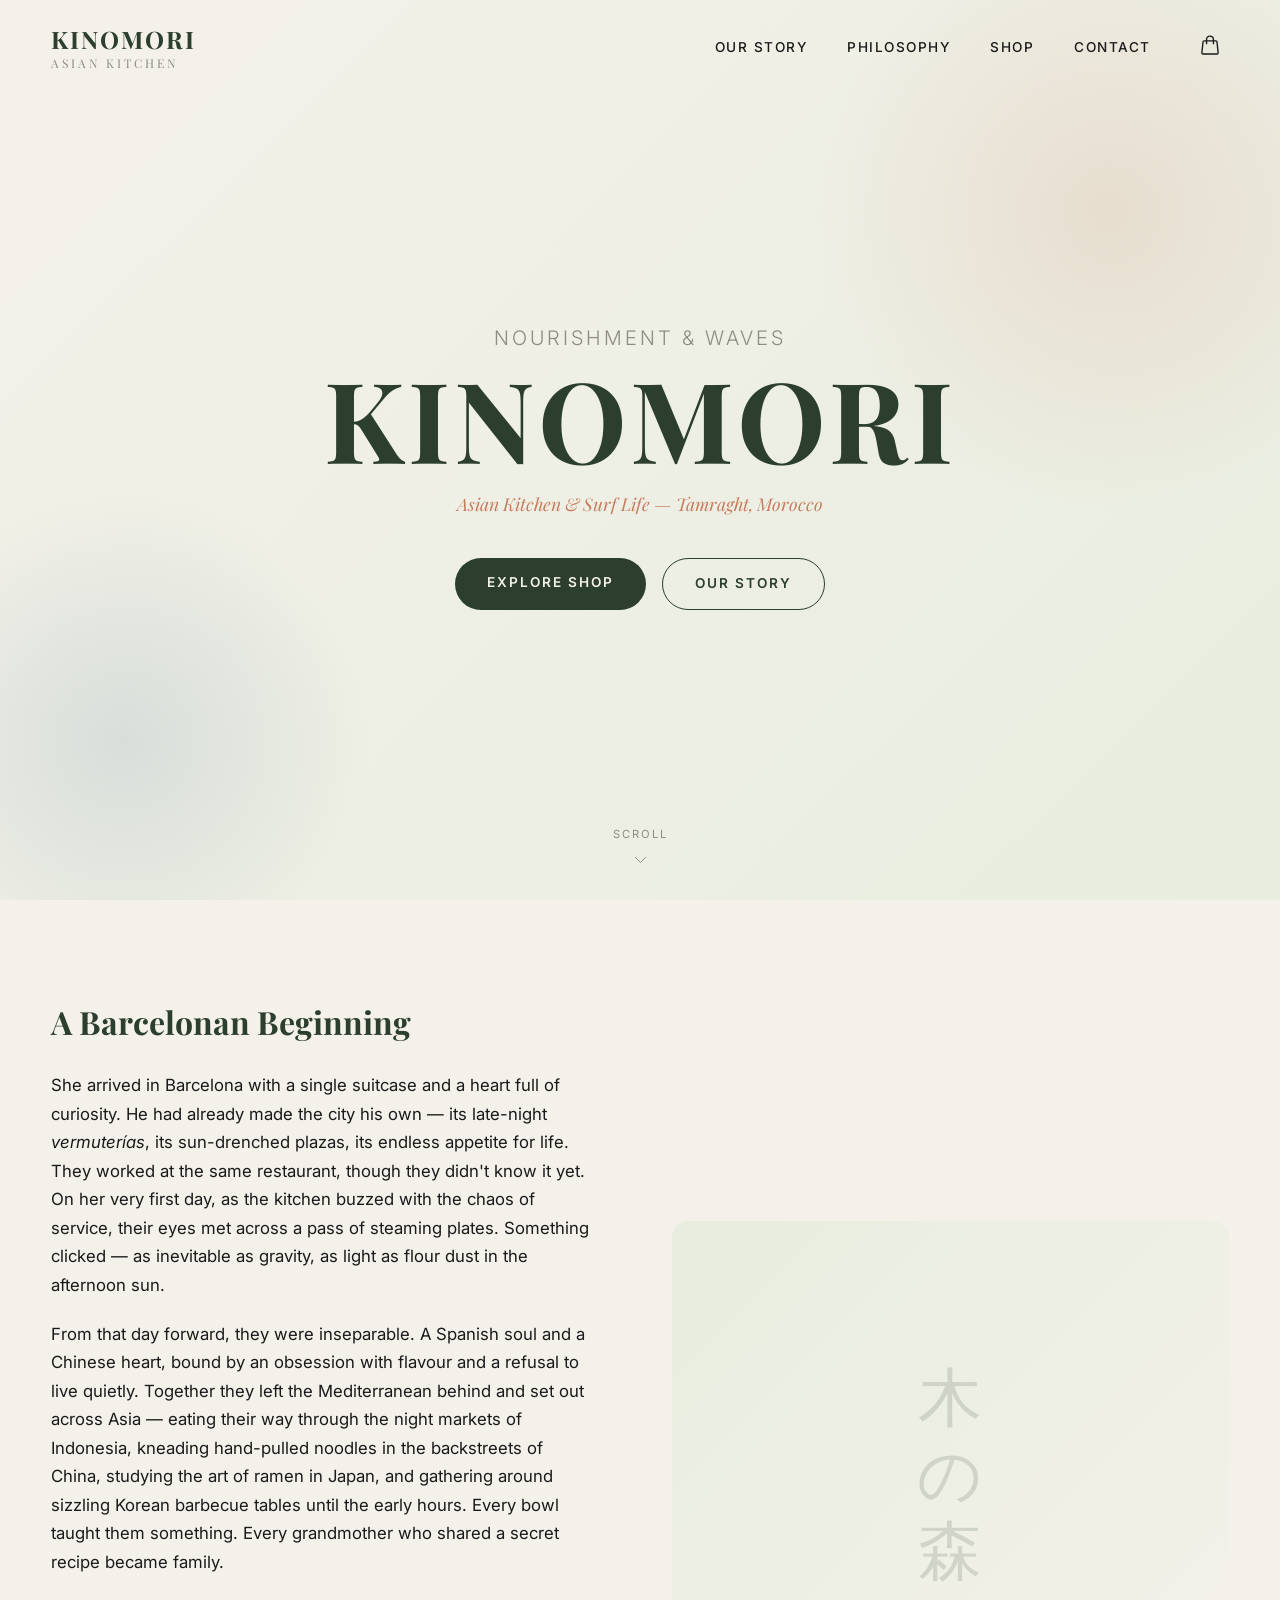
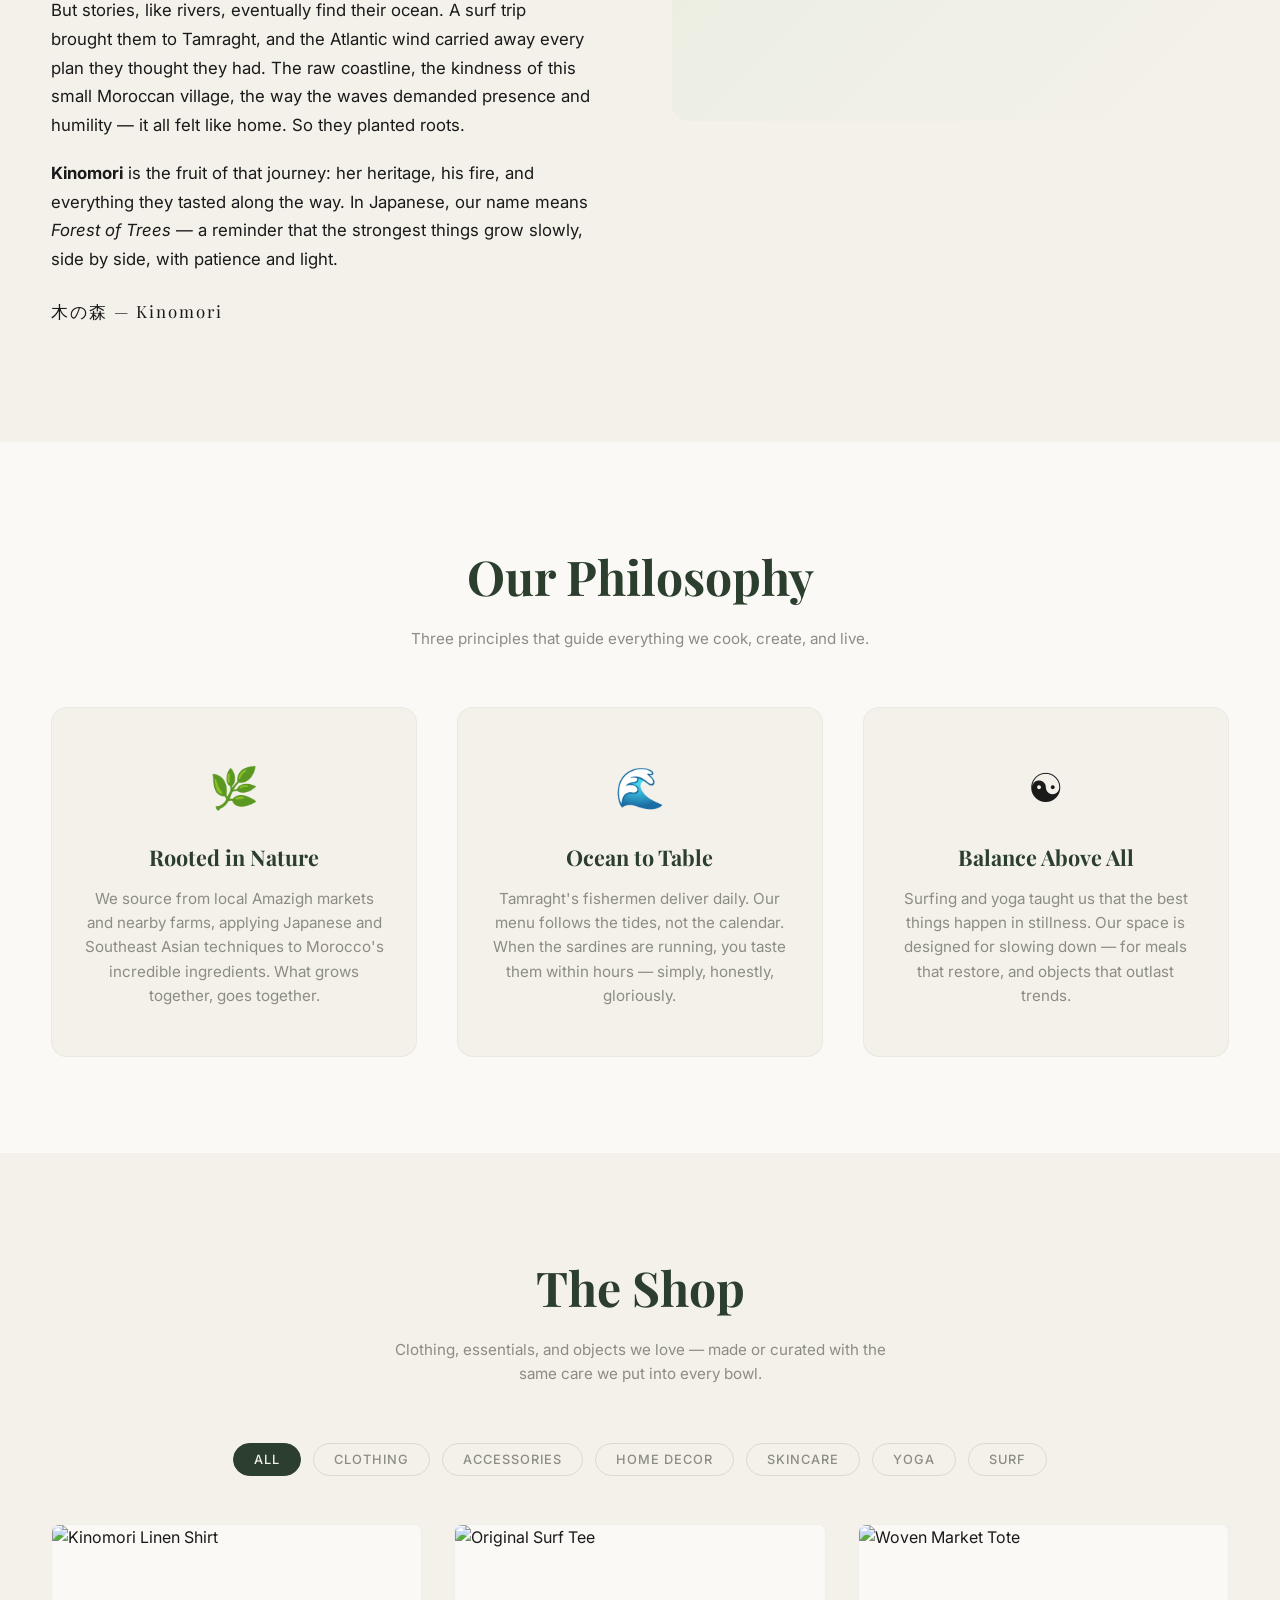
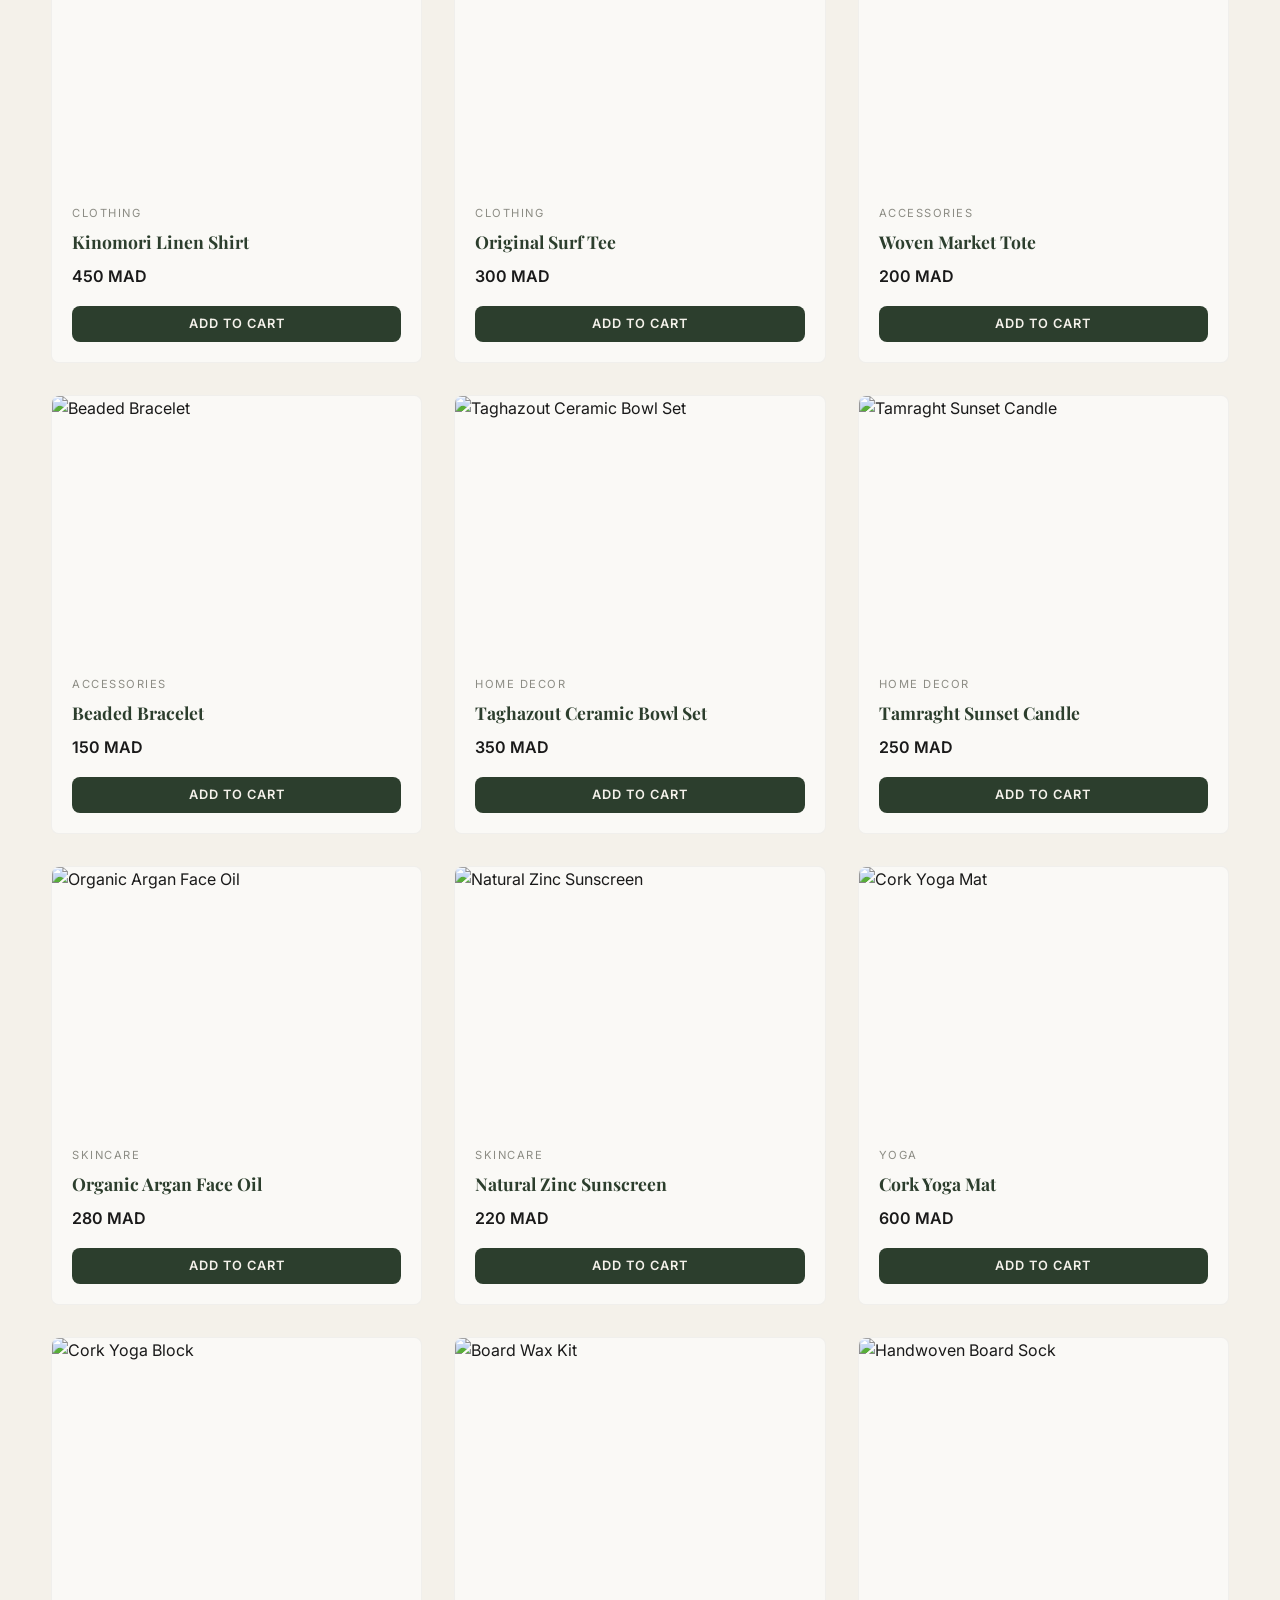
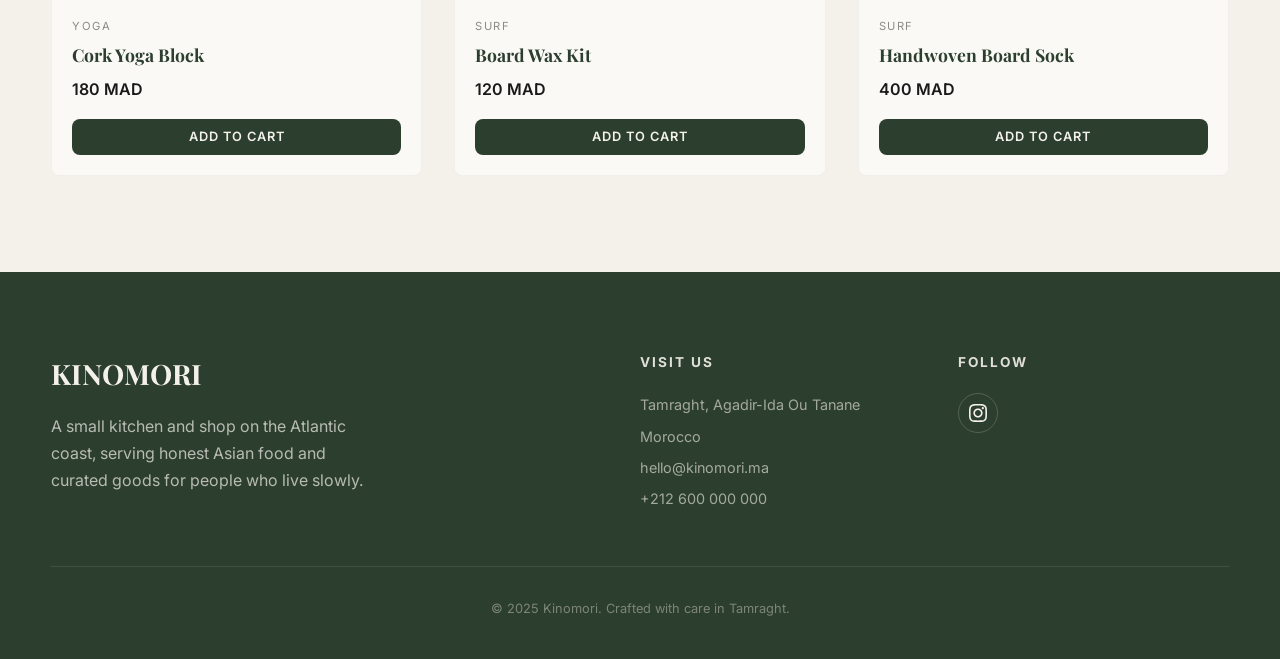
==== commit f8426113: "Use direct Unsplash URLs for product images" ====
--- a/index.html
+++ b/index.html
@@ -140,7 +140,7 @@
       <div class="products-grid" id="productsGrid">
         <!-- Clothing -->
         <div class="product-card" data-category="clothing">
-          <img src="images/products/linen-shirt.jpg" alt="Kinomori Linen Shirt" class="product-image">
+          <img src="https://images.unsplash.com/photo-1596755094514-f87e34085b2c?w=600&h=600&fit=crop" alt="Kinomori Linen Shirt" class="product-image">
           <div class="product-info">
             <p class="product-category">Clothing</p>
             <h4 class="product-name">Kinomori Linen Shirt</h4>
@@ -149,7 +149,7 @@
           </div>
         </div>
         <div class="product-card" data-category="clothing">
-          <img src="images/products/surf-tee.jpg" alt="Original Surf Tee" class="product-image">
+          <img src="https://images.unsplash.com/photo-1521572163474-6864f9cf17ab?w=600&h=600&fit=crop" alt="Original Surf Tee" class="product-image">
           <div class="product-info">
             <p class="product-category">Clothing</p>
             <h4 class="product-name">Original Surf Tee</h4>
@@ -160,7 +160,7 @@
 
         <!-- Accessories -->
         <div class="product-card" data-category="accessories">
-          <img src="images/products/tote-bag.jpg" alt="Woven Market Tote" class="product-image">
+          <img src="https://images.unsplash.com/photo-1590874103328-eac38a683ce7?w=600&h=600&fit=crop" alt="Woven Market Tote" class="product-image">
           <div class="product-info">
             <p class="product-category">Accessories</p>
             <h4 class="product-name">Woven Market Tote</h4>
@@ -169,7 +169,7 @@
           </div>
         </div>
         <div class="product-card" data-category="accessories">
-          <img src="images/products/bracelet.jpg" alt="Beaded Bracelet" class="product-image">
+          <img src="https://images.unsplash.com/photo-1611591437281-460bfbe1220a?w=600&h=600&fit=crop" alt="Beaded Bracelet" class="product-image">
           <div class="product-info">
             <p class="product-category">Accessories</p>
             <h4 class="product-name">Beaded Bracelet</h4>
@@ -180,7 +180,7 @@
 
         <!-- Home Decor -->
         <div class="product-card" data-category="home">
-          <img src="images/products/ceramic-bowl.jpg" alt="Taghazout Ceramic Bowl Set" class="product-image">
+          <img src="https://images.unsplash.com/photo-1610701596007-11502861dcfa?w=600&h=600&fit=crop" alt="Taghazout Ceramic Bowl Set" class="product-image">
           <div class="product-info">
             <p class="product-category">Home Decor</p>
             <h4 class="product-name">Taghazout Ceramic Bowl Set</h4>
@@ -189,7 +189,7 @@
           </div>
         </div>
         <div class="product-card" data-category="home">
-          <img src="images/products/candle.jpg" alt="Tamraght Sunset Candle" class="product-image">
+          <img src="https://images.unsplash.com/photo-1603006905003-be475563bc59?w=600&h=600&fit=crop" alt="Tamraght Sunset Candle" class="product-image">
           <div class="product-info">
             <p class="product-category">Home Decor</p>
             <h4 class="product-name">Tamraght Sunset Candle</h4>
@@ -200,7 +200,7 @@
 
         <!-- Skincare -->
         <div class="product-card" data-category="skincare">
-          <img src="images/products/argan-oil.jpg" alt="Organic Argan Face Oil" class="product-image">
+          <img src="https://images.unsplash.com/photo-1608571423902-eed4a5ad8108?w=600&h=600&fit=crop" alt="Organic Argan Face Oil" class="product-image">
           <div class="product-info">
             <p class="product-category">Skincare</p>
             <h4 class="product-name">Organic Argan Face Oil</h4>
@@ -209,7 +209,7 @@
           </div>
         </div>
         <div class="product-card" data-category="skincare">
-          <img src="images/products/sunscreen.jpg" alt="Natural Zinc Sunscreen" class="product-image">
+          <img src="https://images.unsplash.com/photo-1556228578-0d85b1a4d571?w=600&h=600&fit=crop" alt="Natural Zinc Sunscreen" class="product-image">
           <div class="product-info">
             <p class="product-category">Skincare</p>
             <h4 class="product-name">Natural Zinc Sunscreen</h4>
@@ -220,7 +220,7 @@
 
         <!-- Yoga -->
         <div class="product-card" data-category="yoga">
-          <img src="images/products/yoga-mat.jpg" alt="Cork Yoga Mat" class="product-image">
+          <img src="https://images.unsplash.com/photo-1601925260368-ae2f83cf8b7f?w=600&h=600&fit=crop" alt="Cork Yoga Mat" class="product-image">
           <div class="product-info">
             <p class="product-category">Yoga</p>
             <h4 class="product-name">Cork Yoga Mat</h4>
@@ -229,7 +229,7 @@
           </div>
         </div>
         <div class="product-card" data-category="yoga">
-          <img src="images/products/yoga-block.jpg" alt="Cork Yoga Block" class="product-image">
+          <img src="https://images.unsplash.com/photo-1544367567-0f2fcb009e0b?w=600&h=600&fit=crop" alt="Cork Yoga Block" class="product-image">
           <div class="product-info">
             <p class="product-category">Yoga</p>
             <h4 class="product-name">Cork Yoga Block</h4>
@@ -240,7 +240,7 @@
 
         <!-- Surf -->
         <div class="product-card" data-category="surf">
-          <img src="images/products/wax-kit.jpg" alt="Board Wax Kit" class="product-image">
+          <img src="https://images.unsplash.com/photo-1502680390469-be75c86b636f?w=600&h=600&fit=crop" alt="Board Wax Kit" class="product-image">
           <div class="product-info">
             <p class="product-category">Surf</p>
             <h4 class="product-name">Board Wax Kit</h4>
@@ -249,7 +249,7 @@
           </div>
         </div>
         <div class="product-card" data-category="surf">
-          <img src="images/products/board-sock.jpg" alt="Handwoven Board Sock" class="product-image">
+          <img src="https://images.unsplash.com/photo-1502680390469-be75c86b636f?w=600&h=600&fit=crop" alt="Handwoven Board Sock" class="product-image">
           <div class="product-info">
             <p class="product-category">Surf</p>
             <h4 class="product-name">Handwoven Board Sock</h4>
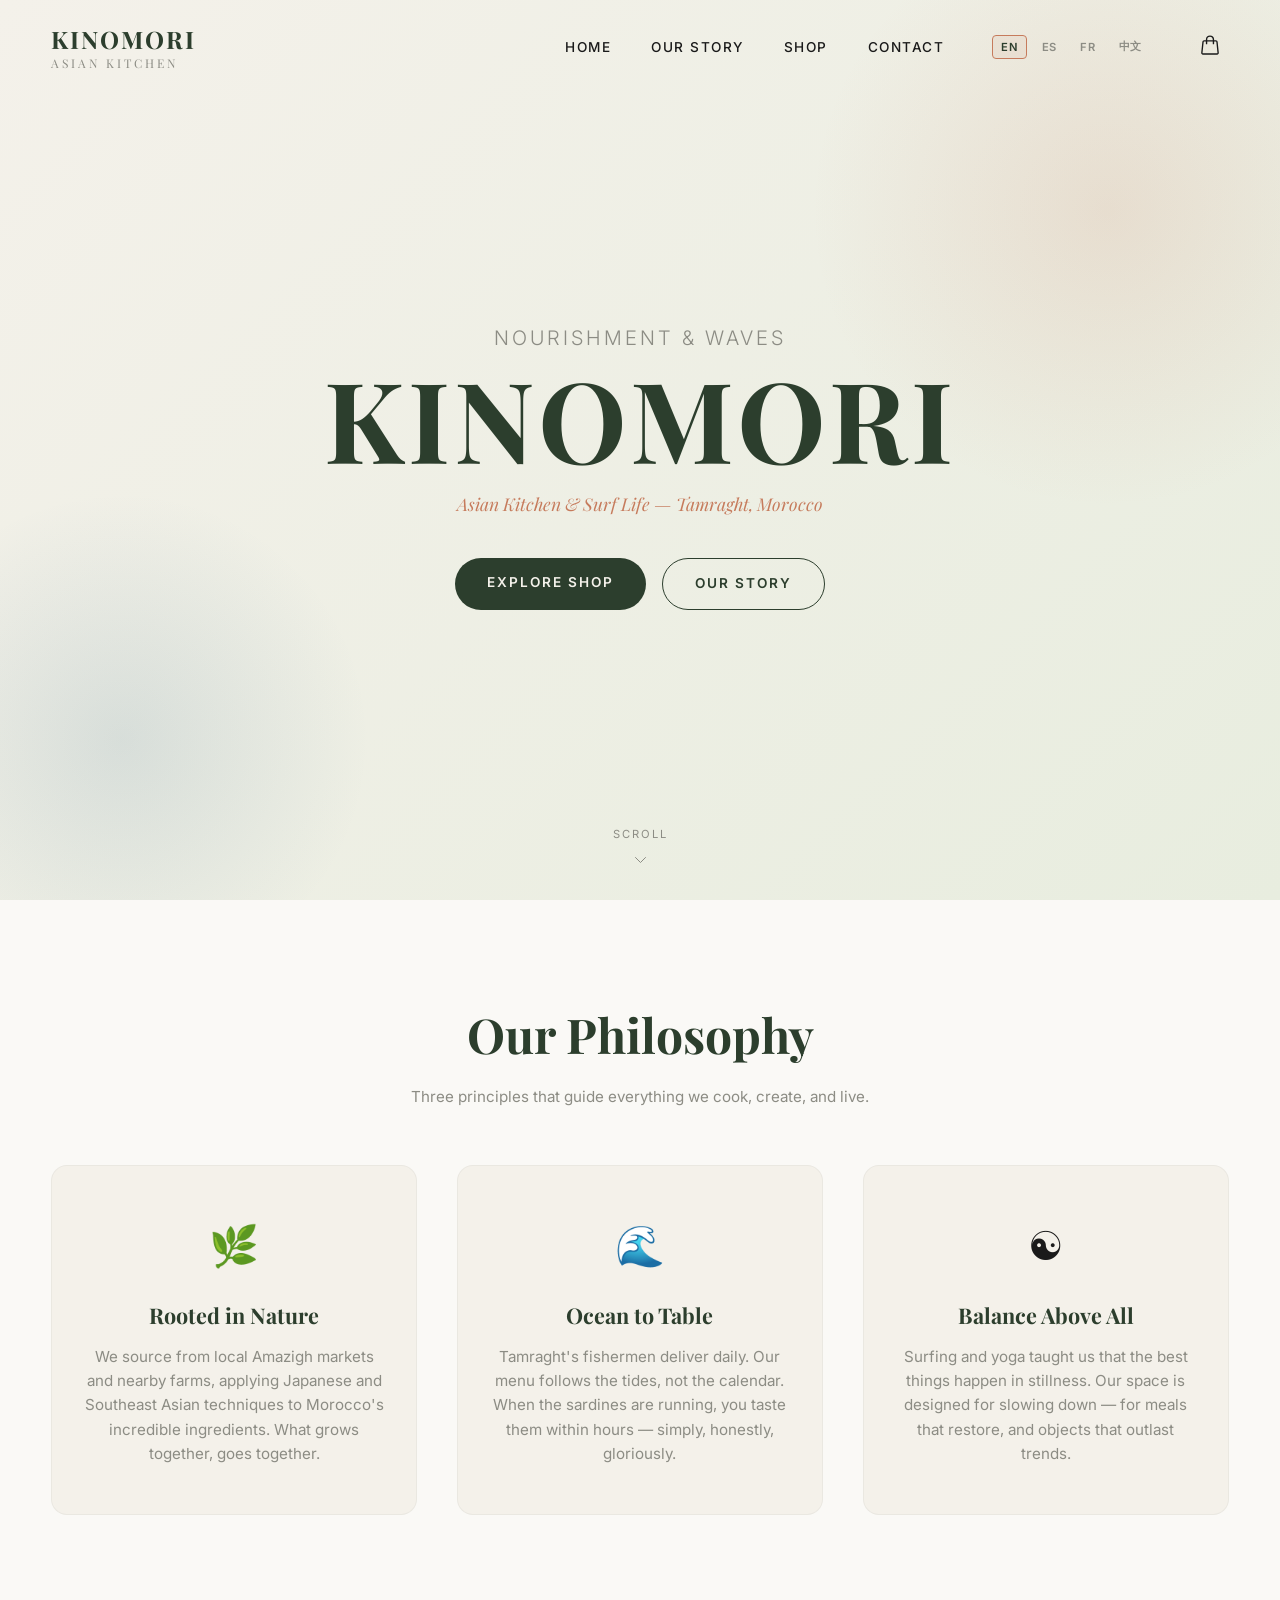
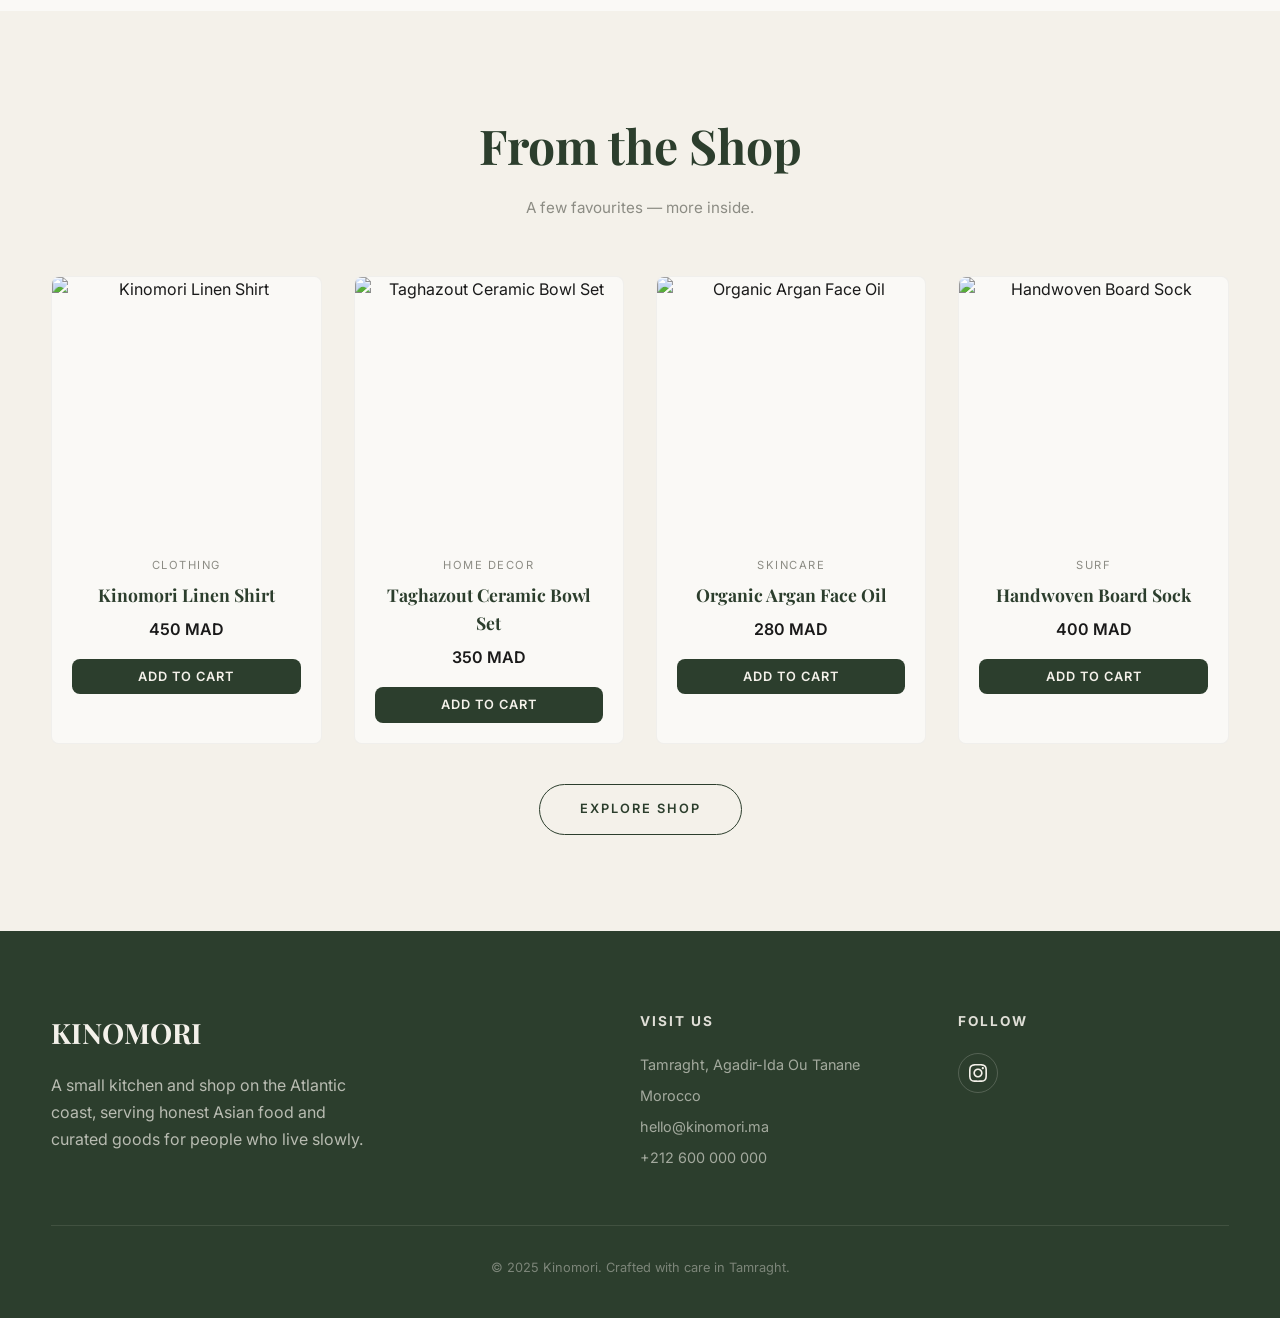
==== commit 0d2e5fff: "refactor: multi-page site with i18n (en/es/fr/zh) - Split monolith into 4 pages: index, story, shop," ====
--- a/index.html
+++ b/index.html
@@ -3,59 +3,29 @@
 <head>
   <meta charset="UTF-8">
   <meta name="viewport" content="width=device-width, initial-scale=1.0">
+  <meta data-i18n-title="meta.home_title">
   <title>Kinomori — Asian Kitchen & Surf Life | Tamraght, Morocco</title>
   <meta name="description" content="Kinomori: Asian cuisine & lifestyle in Tamraght, Morocco. Fresh flavors, surf vibes, and mindful living.">
 
-  <!-- Fonts -->
   <link rel="preconnect" href="https://fonts.googleapis.com">
   <link rel="preconnect" href="https://fonts.gstatic.com" crossorigin>
   <link href="https://fonts.googleapis.com/css2?family=Inter:wght@300;400;500;600;700&family=Playfair+Display:ital,wght@0,400;0,700;1,400&display=swap" rel="stylesheet">
-
-  <!-- Styles -->
   <link rel="stylesheet" href="css/style.css">
 </head>
 <body>
 
-  <!-- ==================== NAVBAR ==================== -->
-  <nav class="navbar" id="navbar">
-    <div class="container">
-      <a href="#" class="logo">
-        KINOMORI
-        <span>Asian Kitchen</span>
-      </a>
-
-      <ul class="nav-links" id="navLinks">
-        <li><a href="#story">Our Story</a></li>
-        <li><a href="#philosophy">Philosophy</a></li>
-        <li><a href="#shop">Shop</a></li>
-        <li><a href="#contact">Contact</a></li>
-        <li>
-          <button class="cart-trigger" id="cartTrigger" aria-label="Open cart">
-            <svg xmlns="http://www.w3.org/2000/svg" fill="none" viewBox="0 0 24 24" stroke-width="1.5" stroke="currentColor">
-              <path stroke-linecap="round" stroke-linejoin="round" d="M15.75 10.5V6a3.75 3.75 0 10-7.5 0v4.5m11.356-1.993l1.263 12c.07.665-.45 1.243-1.119 1.243H4.25a1.125 1.125 0 01-1.12-1.243l1.264-12A1.125 1.125 0 015.513 7.5h12.974c.576 0 1.059.435 1.119 1.007z" />
-            </svg>
-            <span class="cart-count" id="cartCount">0</span>
-          </button>
-        </li>
-      </ul>
-
-      <button class="mobile-toggle" id="mobileToggle" aria-label="Toggle menu">
-        <svg xmlns="http://www.w3.org/2000/svg" width="24" height="24" fill="none" viewBox="0 0 24 24" stroke-width="1.5" stroke="currentColor">
-          <path stroke-linecap="round" stroke-linejoin="round" d="M3.75 6.75h16.5M3.75 12h16.5m-16.5 5.25h16.5" />
-        </svg>
-      </button>
-    </div>
-  </nav>
+  <!-- Navbar injected by components.js -->
+  <nav class="navbar" id="navbar"></nav>
 
   <!-- ==================== HERO ==================== -->
   <section class="hero" id="home">
     <div class="hero-content">
-      <p class="hero-subtitle">Nourishment & Waves</p>
-      <h1>KINOMORI</h1>
-      <p class="hero-location">Asian Kitchen & Surf Life — Tamraght, Morocco</p>
+      <p class="hero-subtitle" data-i18n="hero.subtitle">Nourishment & Waves</p>
+      <h1 data-i18n="hero.title">KINOMORI</h1>
+      <p class="hero-location" data-i18n="hero.location">Asian Kitchen & Surf Life — Tamraght, Morocco</p>
       <div class="hero-buttons">
-        <a href="#shop" class="btn btn-primary">Explore Shop</a>
-        <a href="#story" class="btn btn-outline">Our Story</a>
+        <a href="shop.html" class="btn btn-primary" data-i18n="hero.btn_shop">Explore Shop</a>
+        <a href="story.html" class="btn btn-outline" data-i18n="hero.btn_story">Our Story</a>
       </div>
     </div>
     <div class="scroll-indicator">
@@ -66,251 +36,89 @@
     </div>
   </section>
 
-  <!-- ==================== OUR STORY ==================== -->
-  <section class="section" id="story">
-    <div class="container">
-      <div class="story-grid reveal">
-        <div class="story-text">
-          <h3>A Barcelonan Beginning</h3>
-          <p>
-            She arrived in Barcelona with a single suitcase and a heart full of curiosity. He had already made the city his own — its late-night <em>vermuterías</em>, its sun-drenched plazas, its endless appetite for life. They worked at the same restaurant, though they didn't know it yet. On her very first day, as the kitchen buzzed with the chaos of service, their eyes met across a pass of steaming plates. Something clicked — as inevitable as gravity, as light as flour dust in the afternoon sun.
-          </p>
-          <p>
-            From that day forward, they were inseparable. A Spanish soul and a Chinese heart, bound by an obsession with flavour and a refusal to live quietly. Together they left the Mediterranean behind and set out across Asia — eating their way through the night markets of Indonesia, kneading hand-pulled noodles in the backstreets of China, studying the art of ramen in Japan, and gathering around sizzling Korean barbecue tables until the early hours. Every bowl taught them something. Every grandmother who shared a secret recipe became family.
-          </p>
-          <p>
-            But stories, like rivers, eventually find their ocean. A surf trip brought them to Tamraght, and the Atlantic wind carried away every plan they thought they had. The raw coastline, the kindness of this small Moroccan village, the way the waves demanded presence and humility — it all felt like home. So they planted roots.
-          </p>
-          <p>
-            <strong>Kinomori</strong> is the fruit of that journey: her heritage, his fire, and everything they tasted along the way. In Japanese, our name means <em>Forest of Trees</em> — a reminder that the strongest things grow slowly, side by side, with patience and light.
-          </p>
-          <p class="japanese-name">木の森 — Kinomori</p>
-        </div>
-        <div class="story-visual"></div>
-      </div>
-    </div>
-  </section>
-
   <!-- ==================== PHILOSOPHY ==================== -->
   <section class="section philosophy" id="philosophy">
     <div class="container">
       <div class="section-header reveal">
-        <h2>Our Philosophy</h2>
-        <p>Three principles that guide everything we cook, create, and live.</p>
+        <h2 data-i18n="philosophy.heading">Our Philosophy</h2>
+        <p data-i18n="philosophy.subheading">Three principles that guide everything we cook, create, and live.</p>
       </div>
-
       <div class="philo-grid">
         <div class="philo-card reveal">
           <div class="philo-icon">🌿</div>
-          <h3>Rooted in Nature</h3>
-          <p>We source from local Amazigh markets and nearby farms, applying Japanese and Southeast Asian techniques to Morocco's incredible ingredients. What grows together, goes together.</p>
+          <h3 data-i18n="philosophy.nature_title">Rooted in Nature</h3>
+          <p data-i18n="philosophy.nature_text">We source from local Amazigh markets and nearby farms, applying Japanese and Southeast Asian techniques to Morocco's incredible ingredients. What grows together, goes together.</p>
         </div>
         <div class="philo-card reveal">
           <div class="philo-icon">🌊</div>
-          <h3>Ocean to Table</h3>
-          <p>Tamraght's fishermen deliver daily. Our menu follows the tides, not the calendar. When the sardines are running, you taste them within hours — simply, honestly, gloriously.</p>
+          <h3 data-i18n="philosophy.ocean_title">Ocean to Table</h3>
+          <p data-i18n="philosophy.ocean_text">Tamraght's fishermen deliver daily. Our menu follows the tides, not the calendar. When the sardines are running, you taste them within hours — simply, honestly, gloriously.</p>
         </div>
         <div class="philo-card reveal">
           <div class="philo-icon">☯️</div>
-          <h3>Balance Above All</h3>
-          <p>Surfing and yoga taught us that the best things happen in stillness. Our space is designed for slowing down — for meals that restore, and objects that outlast trends.</p>
+          <h3 data-i18n="philosophy.balance_title">Balance Above All</h3>
+          <p data-i18n="philosophy.balance_text">Surfing and yoga taught us that the best things happen in stillness. Our space is designed for slowing down — for meals that restore, and objects that outlast trends.</p>
         </div>
       </div>
     </div>
   </section>
 
-  <!-- ==================== SHOP ==================== -->
+  <!-- ==================== FEATURED SHOP ==================== -->
   <section class="section" id="shop">
     <div class="container">
       <div class="section-header reveal">
-        <h2>The Shop</h2>
-        <p>Clothing, essentials, and objects we love — made or curated with the same care we put into every bowl.</p>
+        <h2 data-i18n="shop.featured_heading">From the Shop</h2>
+        <p data-i18n="shop.featured_subheading">A few favourites — more inside.</p>
       </div>
-
-      <div class="shop-filters reveal">
-        <button class="filter-btn active" data-filter="all">All</button>
-        <button class="filter-btn" data-filter="clothing">Clothing</button>
-        <button class="filter-btn" data-filter="accessories">Accessories</button>
-        <button class="filter-btn" data-filter="home">Home Decor</button>
-        <button class="filter-btn" data-filter="skincare">Skincare</button>
-        <button class="filter-btn" data-filter="yoga">Yoga</button>
-        <button class="filter-btn" data-filter="surf">Surf</button>
-      </div>
-
-      <div class="products-grid" id="productsGrid">
-        <!-- Clothing -->
-        <div class="product-card" data-category="clothing">
-          <img src="https://images.unsplash.com/photo-1596755094514-f87e34085b2c?w=600&h=600&fit=crop" alt="Kinomori Linen Shirt" class="product-image">
-          <div class="product-info">
-            <p class="product-category">Clothing</p>
-            <h4 class="product-name">Kinomori Linen Shirt</h4>
-            <p class="product-price">450 MAD</p>
-            <button class="add-to-cart" data-id="c1" data-name="Kinomori Linen Shirt" data-price="450">Add to Cart</button>
+      <div class="featured-preview">
+        <div class="products-grid reveal">
+          <div class="product-card" data-category="clothing">
+            <img src="https://images.unsplash.com/photo-1596755094514-f87e34085b2c?w=600&h=600&fit=crop" alt="Kinomori Linen Shirt" class="product-image">
+            <div class="product-info">
+              <p class="product-category" data-i18n="categories.clothing">Clothing</p>
+              <h4 class="product-name" data-i18n="products.linen_shirt">Kinomori Linen Shirt</h4>
+              <p class="product-price">450 MAD</p>
+              <button class="add-to-cart" data-id="c1" data-name="Kinomori Linen Shirt" data-price="450" data-i18n="shop.btn_add">Add to Cart</button>
+            </div>
+          </div>
+          <div class="product-card" data-category="home">
+            <img src="https://images.unsplash.com/photo-1610701596007-11502861dcfa?w=600&h=600&fit=crop" alt="Taghazout Ceramic Bowl Set" class="product-image">
+            <div class="product-info">
+              <p class="product-category" data-i18n="categories.home">Home Decor</p>
+              <h4 class="product-name" data-i18n="products.bowl">Taghazout Ceramic Bowl Set</h4>
+              <p class="product-price">350 MAD</p>
+              <button class="add-to-cart" data-id="h1" data-name="Taghazout Ceramic Bowl Set" data-price="350" data-i18n="shop.btn_add">Add to Cart</button>
+            </div>
+          </div>
+          <div class="product-card" data-category="skincare">
+            <img src="https://images.unsplash.com/photo-1608571423902-eed4a5ad8108?w=600&h=600&fit=crop" alt="Organic Argan Face Oil" class="product-image">
+            <div class="product-info">
+              <p class="product-category" data-i18n="categories.skincare">Skincare</p>
+              <h4 class="product-name" data-i18n="products.argan">Organic Argan Face Oil</h4>
+              <p class="product-price">280 MAD</p>
+              <button class="add-to-cart" data-id="s1" data-name="Organic Argan Face Oil" data-price="280" data-i18n="shop.btn_add">Add to Cart</button>
+            </div>
+          </div>
+          <div class="product-card" data-category="surf">
+            <img src="https://images.unsplash.com/photo-1502680390469-be75c86b636f?w=600&h=600&fit=crop" alt="Handwoven Board Sock" class="product-image">
+            <div class="product-info">
+              <p class="product-category" data-i18n="categories.surf">Surf</p>
+              <h4 class="product-name" data-i18n="products.sock">Handwoven Board Sock</h4>
+              <p class="product-price">400 MAD</p>
+              <button class="add-to-cart" data-id="su2" data-name="Handwoven Board Sock" data-price="400" data-i18n="shop.btn_add">Add to Cart</button>
+            </div>
           </div>
         </div>
-        <div class="product-card" data-category="clothing">
-          <img src="https://images.unsplash.com/photo-1521572163474-6864f9cf17ab?w=600&h=600&fit=crop" alt="Original Surf Tee" class="product-image">
-          <div class="product-info">
-            <p class="product-category">Clothing</p>
-            <h4 class="product-name">Original Surf Tee</h4>
-            <p class="product-price">300 MAD</p>
-            <button class="add-to-cart" data-id="c2" data-name="Original Surf Tee" data-price="300">Add to Cart</button>
-          </div>
-        </div>
-
-        <!-- Accessories -->
-        <div class="product-card" data-category="accessories">
-          <img src="https://images.unsplash.com/photo-1590874103328-eac38a683ce7?w=600&h=600&fit=crop" alt="Woven Market Tote" class="product-image">
-          <div class="product-info">
-            <p class="product-category">Accessories</p>
-            <h4 class="product-name">Woven Market Tote</h4>
-            <p class="product-price">200 MAD</p>
-            <button class="add-to-cart" data-id="a1" data-name="Woven Market Tote" data-price="200">Add to Cart</button>
-          </div>
-        </div>
-        <div class="product-card" data-category="accessories">
-          <img src="https://images.unsplash.com/photo-1611591437281-460bfbe1220a?w=600&h=600&fit=crop" alt="Beaded Bracelet" class="product-image">
-          <div class="product-info">
-            <p class="product-category">Accessories</p>
-            <h4 class="product-name">Beaded Bracelet</h4>
-            <p class="product-price">150 MAD</p>
-            <button class="add-to-cart" data-id="a2" data-name="Beaded Bracelet" data-price="150">Add to Cart</button>
-          </div>
-        </div>
-
-        <!-- Home Decor -->
-        <div class="product-card" data-category="home">
-          <img src="https://images.unsplash.com/photo-1610701596007-11502861dcfa?w=600&h=600&fit=crop" alt="Taghazout Ceramic Bowl Set" class="product-image">
-          <div class="product-info">
-            <p class="product-category">Home Decor</p>
-            <h4 class="product-name">Taghazout Ceramic Bowl Set</h4>
-            <p class="product-price">350 MAD</p>
-            <button class="add-to-cart" data-id="h1" data-name="Taghazout Ceramic Bowl Set" data-price="350">Add to Cart</button>
-          </div>
-        </div>
-        <div class="product-card" data-category="home">
-          <img src="https://images.unsplash.com/photo-1603006905003-be475563bc59?w=600&h=600&fit=crop" alt="Tamraght Sunset Candle" class="product-image">
-          <div class="product-info">
-            <p class="product-category">Home Decor</p>
-            <h4 class="product-name">Tamraght Sunset Candle</h4>
-            <p class="product-price">250 MAD</p>
-            <button class="add-to-cart" data-id="h2" data-name="Tamraght Sunset Candle" data-price="250">Add to Cart</button>
-          </div>
-        </div>
-
-        <!-- Skincare -->
-        <div class="product-card" data-category="skincare">
-          <img src="https://images.unsplash.com/photo-1608571423902-eed4a5ad8108?w=600&h=600&fit=crop" alt="Organic Argan Face Oil" class="product-image">
-          <div class="product-info">
-            <p class="product-category">Skincare</p>
-            <h4 class="product-name">Organic Argan Face Oil</h4>
-            <p class="product-price">280 MAD</p>
-            <button class="add-to-cart" data-id="s1" data-name="Organic Argan Face Oil" data-price="280">Add to Cart</button>
-          </div>
-        </div>
-        <div class="product-card" data-category="skincare">
-          <img src="https://images.unsplash.com/photo-1556228578-0d85b1a4d571?w=600&h=600&fit=crop" alt="Natural Zinc Sunscreen" class="product-image">
-          <div class="product-info">
-            <p class="product-category">Skincare</p>
-            <h4 class="product-name">Natural Zinc Sunscreen</h4>
-            <p class="product-price">220 MAD</p>
-            <button class="add-to-cart" data-id="s2" data-name="Natural Zinc Sunscreen" data-price="220">Add to Cart</button>
-          </div>
-        </div>
-
-        <!-- Yoga -->
-        <div class="product-card" data-category="yoga">
-          <img src="https://images.unsplash.com/photo-1601925260368-ae2f83cf8b7f?w=600&h=600&fit=crop" alt="Cork Yoga Mat" class="product-image">
-          <div class="product-info">
-            <p class="product-category">Yoga</p>
-            <h4 class="product-name">Cork Yoga Mat</h4>
-            <p class="product-price">600 MAD</p>
-            <button class="add-to-cart" data-id="y1" data-name="Cork Yoga Mat" data-price="600">Add to Cart</button>
-          </div>
-        </div>
-        <div class="product-card" data-category="yoga">
-          <img src="https://images.unsplash.com/photo-1544367567-0f2fcb009e0b?w=600&h=600&fit=crop" alt="Cork Yoga Block" class="product-image">
-          <div class="product-info">
-            <p class="product-category">Yoga</p>
-            <h4 class="product-name">Cork Yoga Block</h4>
-            <p class="product-price">180 MAD</p>
-            <button class="add-to-cart" data-id="y2" data-name="Cork Yoga Block" data-price="180">Add to Cart</button>
-          </div>
-        </div>
-
-        <!-- Surf -->
-        <div class="product-card" data-category="surf">
-          <img src="https://images.unsplash.com/photo-1502680390469-be75c86b636f?w=600&h=600&fit=crop" alt="Board Wax Kit" class="product-image">
-          <div class="product-info">
-            <p class="product-category">Surf</p>
-            <h4 class="product-name">Board Wax Kit</h4>
-            <p class="product-price">120 MAD</p>
-            <button class="add-to-cart" data-id="su1" data-name="Board Wax Kit" data-price="120">Add to Cart</button>
-          </div>
-        </div>
-        <div class="product-card" data-category="surf">
-          <img src="https://images.unsplash.com/photo-1502680390469-be75c86b636f?w=600&h=600&fit=crop" alt="Handwoven Board Sock" class="product-image">
-          <div class="product-info">
-            <p class="product-category">Surf</p>
-            <h4 class="product-name">Handwoven Board Sock</h4>
-            <p class="product-price">400 MAD</p>
-            <button class="add-to-cart" data-id="su2" data-name="Handwoven Board Sock" data-price="400">Add to Cart</button>
-          </div>
-        </div>
+        <a href="shop.html" class="view-all-btn" data-i18n="hero.btn_shop">Explore Shop</a>
       </div>
     </div>
   </section>
 
-  <!-- ==================== CONTACT / FOOTER ==================== -->
-  <footer class="contact" id="contact">
-    <div class="container">
-      <div class="contact-grid">
-        <div class="contact-brand">
-          <h3>KINOMORI</h3>
-          <p>A small kitchen and shop on the Atlantic coast, serving honest Asian food and curated goods for people who live slowly.</p>
-        </div>
-        <div class="contact-links">
-          <h4>Visit Us</h4>
-          <a href="#">Tamraght, Agadir-Ida Ou Tanane</a>
-          <a href="#">Morocco</a>
-          <a href="mailto:hello@kinomori.ma">hello@kinomori.ma</a>
-          <a href="https://wa.me/212600000000" target="_blank">+212 600 000 000</a>
-        </div>
-        <div class="contact-social">
-          <h4>Follow</h4>
-          <a href="https://www.instagram.com/kinomori_s/?hl=en" target="_blank" rel="noopener noreferrer" class="social-icon" aria-label="Instagram">
-            <svg xmlns="http://www.w3.org/2000/svg" width="18" height="18" fill="currentColor" viewBox="0 0 24 24">
-              <path d="M12 2.163c3.204 0 3.584.012 4.85.07 3.252.148 4.771 1.691 4.919 4.919.058 1.265.069 1.645.069 4.849 0 3.205-.012 3.584-.069 4.849-.149 3.225-1.664 4.771-4.919 4.919-1.266.058-1.644.07-4.85.07-3.204 0-3.584-.012-4.849-.07-3.26-.149-4.771-1.699-4.919-4.92-.058-1.265-.07-1.644-.07-4.849 0-3.204.013-3.583.07-4.849.149-3.227 1.664-4.771 4.919-4.919 1.266-.057 1.645-.069 4.849-.069zm0-2.163c-3.259 0-3.667.014-4.947.072-4.358.2-6.78 2.618-6.98 6.98-.059 1.281-.073 1.689-.073 4.948 0 3.259.014 3.668.072 4.948.2 4.358 2.618 6.78 6.98 6.98 1.281.058 1.689.072 4.948.072 3.259 0 3.668-.014 4.948-.072 4.354-.2 6.782-2.618 6.979-6.98.059-1.28.073-1.689.073-4.948 0-3.259-.014-3.667-.072-4.947-.196-4.354-2.617-6.78-6.979-6.98-1.281-.059-1.69-.073-4.949-.073zm0 5.838c-3.403 0-6.162 2.759-6.162 6.162s2.759 6.163 6.162 6.163 6.162-2.759 6.162-6.163c0-3.403-2.759-6.162-6.162-6.162zm0 10.162c-2.209 0-4-1.79-4-4 0-2.209 1.791-4 4-4s4 1.791 4 4c0 2.21-1.791 4-4 4zm6.406-11.845c-.796 0-1.441.645-1.441 1.44s.645 1.44 1.441 1.44c.795 0 1.439-.645 1.439-1.44s-.644-1.44-1.439-1.44z"/>
-            </svg>
-          </a>
-        </div>
-      </div>
-      <div class="footer-bottom">
-        <p>&copy; 2025 Kinomori. Crafted with care in Tamraght.</p>
-      </div>
-    </div>
-  </footer>
+  <!-- Footer injected by components.js -->
+  <footer class="contact" id="footer"></footer>
 
-  <!-- ==================== CART DRAWER ==================== -->
-  <div class="cart-overlay" id="cartOverlay"></div>
-  <div class="cart-drawer" id="cartDrawer">
-    <div class="cart-header">
-      <h3>Your Cart</h3>
-      <button class="close-cart" id="closeCart" aria-label="Close cart">&times;</button>
-    </div>
-    <div class="cart-items" id="cartItems">
-      <div class="cart-empty">Your cart is empty.</div>
-    </div>
-    <div class="cart-footer">
-      <div class="cart-total">
-        <span>Total</span>
-        <span id="cartTotal">0 MAD</span>
-      </div>
-      <a href="#" class="checkout-btn" id="checkoutBtn">Order via WhatsApp</a>
-    </div>
-  </div>
-
-  <!-- Scripts -->
+  <script src="js/i18n.js"></script>
+  <script src="js/components.js"></script>
   <script src="js/cart.js"></script>
   <script src="js/main.js"></script>
 </body>
--- a/css/style.css
+++ b/css/style.css
@@ -819,6 +819,249 @@
 }
 
 /* =========================================
+   LANGUAGE SELECTOR
+   ========================================= */
+.lang-selector-wrap {
+  display: flex;
+  gap: 0.35rem;
+  align-items: center;
+  margin-left: 0.5rem;
+}
+
+.lang-btn {
+  background: none;
+  border: 1px solid transparent;
+  color: var(--stone);
+  font-size: 0.7rem;
+  font-weight: 600;
+  letter-spacing: 0.5px;
+  padding: 0.25rem 0.5rem;
+  border-radius: 4px;
+  cursor: pointer;
+  transition: var(--transition);
+  font-family: var(--font-body);
+}
+
+.lang-btn:hover {
+  color: var(--forest);
+  border-color: var(--stone);
+}
+
+.lang-btn.active {
+  color: var(--forest);
+  border-color: var(--terracotta);
+  background: rgba(198, 123, 92, 0.08);
+}
+
+/* =========================================
+   PAGE HEADER (for sub-pages)
+   ========================================= */
+.page-header {
+  min-height: 50vh;
+  display: flex;
+  align-items: center;
+  justify-content: center;
+  text-align: center;
+  background: linear-gradient(135deg, var(--sand) 0%, var(--light-forest) 100%);
+  padding: 8rem 1rem 4rem;
+  position: relative;
+}
+
+.page-header h1 {
+  font-family: var(--font-heading);
+  font-size: clamp(2.5rem, 6vw, 4rem);
+  color: var(--forest);
+  margin-bottom: 1rem;
+}
+
+.page-header p {
+  font-family: var(--font-heading);
+  font-style: italic;
+  color: var(--terracotta);
+  font-size: 1.1rem;
+  max-width: 500px;
+  margin: 0 auto;
+}
+
+/* =========================================
+   CONTACT PAGE
+   ========================================= */
+.contact-section {
+  padding: 4rem 0 6rem;
+}
+
+.contact-grid-modern {
+  display: grid;
+  grid-template-columns: 1fr 1fr;
+  gap: 4rem;
+  max-width: 900px;
+  margin: 0 auto;
+}
+
+@media (max-width: 768px) {
+  .contact-grid-modern {
+    grid-template-columns: 1fr;
+    gap: 2.5rem;
+  }
+}
+
+.contact-info-block h4 {
+  font-family: var(--font-heading);
+  font-size: 1.1rem;
+  color: var(--forest);
+  margin-bottom: 0.75rem;
+}
+
+.contact-info-block p,
+.contact-info-block a {
+  color: var(--stone);
+  font-size: 0.95rem;
+  line-height: 1.7;
+  display: block;
+}
+
+.contact-info-block a:hover {
+  color: var(--terracotta);
+}
+
+.contact-form label {
+  display: block;
+  font-size: 0.8rem;
+  font-weight: 600;
+  text-transform: uppercase;
+  letter-spacing: 1px;
+  color: var(--stone);
+  margin-bottom: 0.5rem;
+}
+
+.contact-form input,
+.contact-form textarea {
+  width: 100%;
+  padding: 0.85rem 1rem;
+  border: 1px solid rgba(0,0,0,0.08);
+  border-radius: var(--radius);
+  background: var(--cream);
+  font-family: var(--font-body);
+  font-size: 0.95rem;
+  color: var(--charcoal);
+  margin-bottom: 1.25rem;
+  transition: var(--transition);
+}
+
+.contact-form input:focus,
+.contact-form textarea:focus {
+  outline: none;
+  border-color: var(--terracotta);
+  background: white;
+}
+
+.contact-form textarea {
+  min-height: 140px;
+  resize: vertical;
+}
+
+.whatsapp-cta {
+  display: inline-flex;
+  align-items: center;
+  gap: 0.5rem;
+  margin-top: 1.5rem;
+  background: #25D366;
+  color: white;
+  padding: 0.85rem 1.75rem;
+  border-radius: 100px;
+  font-weight: 600;
+  font-size: 0.85rem;
+  transition: var(--transition);
+}
+
+.whatsapp-cta:hover {
+  transform: translateY(-2px);
+  box-shadow: 0 8px 20px rgba(37, 211, 102, 0.25);
+}
+
+.map-embed {
+  width: 100%;
+  height: 320px;
+  border-radius: var(--radius-lg);
+  border: none;
+  margin-top: 2rem;
+  filter: grayscale(0.3) contrast(1.05);
+}
+
+/* =========================================
+   STORY PAGE
+   ========================================= */
+.story-page .story-grid {
+  grid-template-columns: 1fr;
+  max-width: 720px;
+  margin: 0 auto;
+}
+
+.story-page .story-text p {
+  font-size: 1.05rem;
+  line-height: 1.85;
+  margin-bottom: 1.5rem;
+}
+
+.story-visual-full {
+  width: 100%;
+  height: 400px;
+  border-radius: var(--radius-lg);
+  background: linear-gradient(135deg, var(--light-forest) 0%, var(--sand) 100%);
+  margin: 3rem 0;
+  display: flex;
+  align-items: center;
+  justify-content: center;
+  font-family: var(--font-heading);
+  font-size: 3rem;
+  color: var(--forest);
+  opacity: 0.5;
+}
+
+/* =========================================
+   FEATURED PREVIEW (Home page teaser)
+   ========================================= */
+.featured-preview {
+  text-align: center;
+  margin-top: 2rem;
+}
+
+.featured-preview .products-grid {
+  grid-template-columns: repeat(4, 1fr);
+}
+
+@media (max-width: 900px) {
+  .featured-preview .products-grid {
+    grid-template-columns: repeat(2, 1fr);
+  }
+}
+
+@media (max-width: 600px) {
+  .featured-preview .products-grid {
+    grid-template-columns: 1fr;
+  }
+}
+
+.view-all-btn {
+  display: inline-block;
+  margin-top: 2.5rem;
+  padding: 0.9rem 2.5rem;
+  border: 1.5px solid var(--forest);
+  color: var(--forest);
+  font-size: 0.8rem;
+  font-weight: 600;
+  text-transform: uppercase;
+  letter-spacing: 2px;
+  border-radius: 100px;
+  transition: var(--transition);
+}
+
+.view-all-btn:hover {
+  background: var(--forest);
+  color: var(--sand);
+}
+
+/* =========================================
    MOBILE RESPONSIVE
    ========================================= */
 @media (max-width: 900px) {
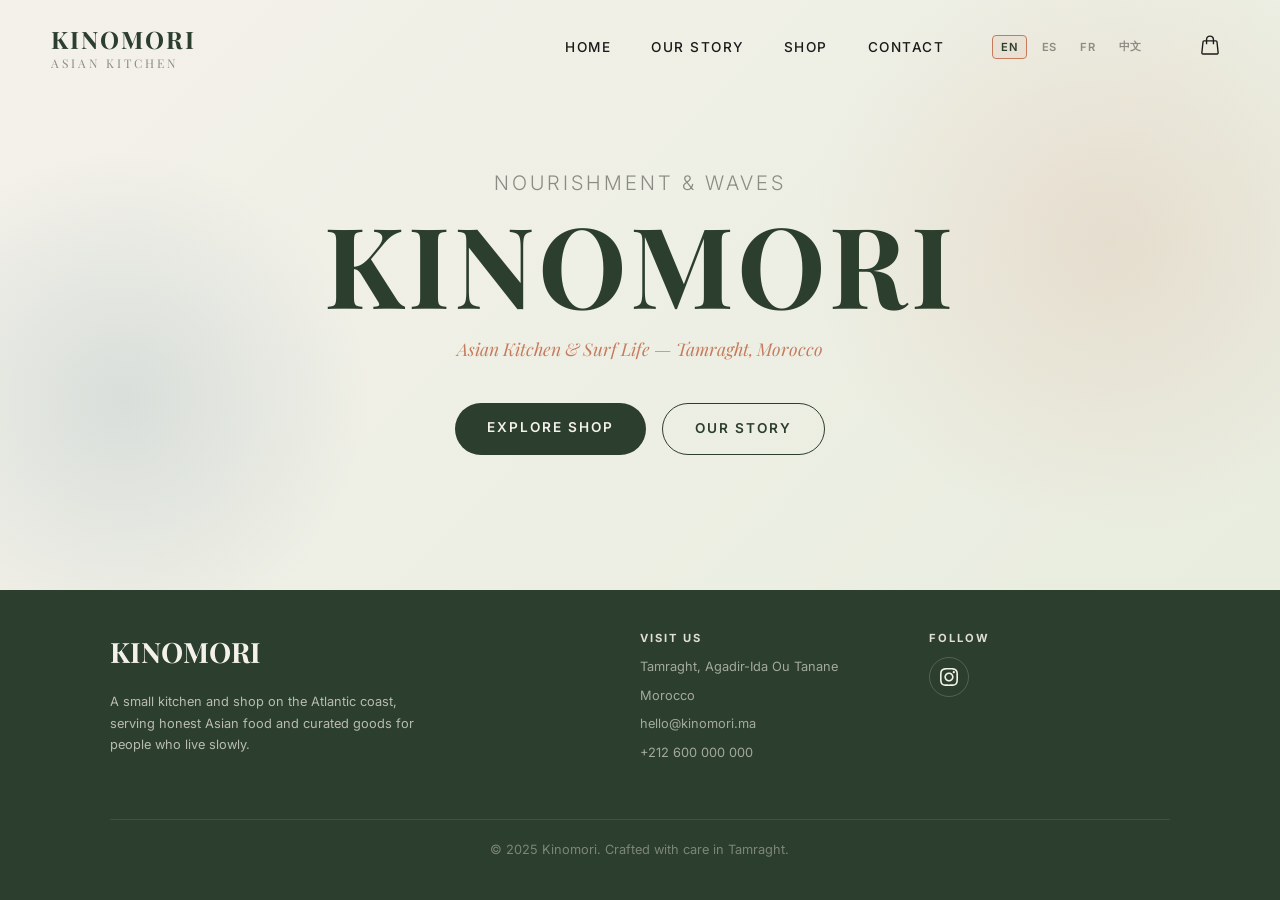
==== commit 3cf1a268: "home: minimal landing — hero + footer only, no scroll" ====
--- a/index.html
+++ b/index.html
@@ -11,6 +11,51 @@
   <link rel="preconnect" href="https://fonts.gstatic.com" crossorigin>
   <link href="https://fonts.googleapis.com/css2?family=Inter:wght@300;400;500;600;700&family=Playfair+Display:ital,wght@0,400;0,700;1,400&display=swap" rel="stylesheet">
   <link rel="stylesheet" href="css/style.css">
+  <style>
+    /* Landing page: no-scroll layout */
+    html, body {
+      height: 100%;
+      overflow: hidden;
+    }
+    body {
+      display: flex;
+      flex-direction: column;
+    }
+    .hero {
+      flex: 1 1 auto;
+      min-height: unset;
+      display: flex;
+      flex-direction: column;
+      justify-content: center;
+      align-items: center;
+      padding-bottom: 4rem;
+    }
+    .hero .scroll-indicator {
+      display: none;
+    }
+    footer.contact {
+      flex: 0 0 auto;
+      padding: 2.5rem 5%;
+    }
+    footer.contact .footer-grid {
+      gap: 2rem;
+    }
+    footer.contact .footer-brand h3 {
+      font-size: 1.3rem;
+    }
+    footer.contact h4 {
+      font-size: 0.7rem;
+      margin-bottom: 0.6rem;
+    }
+    footer.contact p,
+    footer.contact a {
+      font-size: 0.8rem;
+    }
+    footer.contact .footer-bottom {
+      padding-top: 1.2rem;
+      margin-top: 1.2rem;
+    }
+  </style>
 </head>
 <body>
 
@@ -28,90 +73,6 @@
         <a href="story.html" class="btn btn-outline" data-i18n="hero.btn_story">Our Story</a>
       </div>
     </div>
-    <div class="scroll-indicator">
-      <span>Scroll</span>
-      <svg xmlns="http://www.w3.org/2000/svg" width="16" height="16" fill="none" viewBox="0 0 24 24" stroke-width="1.5" stroke="currentColor">
-        <path stroke-linecap="round" stroke-linejoin="round" d="M19.5 8.25l-7.5 7.5-7.5-7.5" />
-      </svg>
-    </div>
-  </section>
-
-  <!-- ==================== PHILOSOPHY ==================== -->
-  <section class="section philosophy" id="philosophy">
-    <div class="container">
-      <div class="section-header reveal">
-        <h2 data-i18n="philosophy.heading">Our Philosophy</h2>
-        <p data-i18n="philosophy.subheading">Three principles that guide everything we cook, create, and live.</p>
-      </div>
-      <div class="philo-grid">
-        <div class="philo-card reveal">
-          <div class="philo-icon">🌿</div>
-          <h3 data-i18n="philosophy.nature_title">Rooted in Nature</h3>
-          <p data-i18n="philosophy.nature_text">We source from local Amazigh markets and nearby farms, applying Japanese and Southeast Asian techniques to Morocco's incredible ingredients. What grows together, goes together.</p>
-        </div>
-        <div class="philo-card reveal">
-          <div class="philo-icon">🌊</div>
-          <h3 data-i18n="philosophy.ocean_title">Ocean to Table</h3>
-          <p data-i18n="philosophy.ocean_text">Tamraght's fishermen deliver daily. Our menu follows the tides, not the calendar. When the sardines are running, you taste them within hours — simply, honestly, gloriously.</p>
-        </div>
-        <div class="philo-card reveal">
-          <div class="philo-icon">☯️</div>
-          <h3 data-i18n="philosophy.balance_title">Balance Above All</h3>
-          <p data-i18n="philosophy.balance_text">Surfing and yoga taught us that the best things happen in stillness. Our space is designed for slowing down — for meals that restore, and objects that outlast trends.</p>
-        </div>
-      </div>
-    </div>
-  </section>
-
-  <!-- ==================== FEATURED SHOP ==================== -->
-  <section class="section" id="shop">
-    <div class="container">
-      <div class="section-header reveal">
-        <h2 data-i18n="shop.featured_heading">From the Shop</h2>
-        <p data-i18n="shop.featured_subheading">A few favourites — more inside.</p>
-      </div>
-      <div class="featured-preview">
-        <div class="products-grid reveal">
-          <div class="product-card" data-category="clothing">
-            <img src="https://images.unsplash.com/photo-1596755094514-f87e34085b2c?w=600&h=600&fit=crop" alt="Kinomori Linen Shirt" class="product-image">
-            <div class="product-info">
-              <p class="product-category" data-i18n="categories.clothing">Clothing</p>
-              <h4 class="product-name" data-i18n="products.linen_shirt">Kinomori Linen Shirt</h4>
-              <p class="product-price">450 MAD</p>
-              <button class="add-to-cart" data-id="c1" data-name="Kinomori Linen Shirt" data-price="450" data-i18n="shop.btn_add">Add to Cart</button>
-            </div>
-          </div>
-          <div class="product-card" data-category="home">
-            <img src="https://images.unsplash.com/photo-1610701596007-11502861dcfa?w=600&h=600&fit=crop" alt="Taghazout Ceramic Bowl Set" class="product-image">
-            <div class="product-info">
-              <p class="product-category" data-i18n="categories.home">Home Decor</p>
-              <h4 class="product-name" data-i18n="products.bowl">Taghazout Ceramic Bowl Set</h4>
-              <p class="product-price">350 MAD</p>
-              <button class="add-to-cart" data-id="h1" data-name="Taghazout Ceramic Bowl Set" data-price="350" data-i18n="shop.btn_add">Add to Cart</button>
-            </div>
-          </div>
-          <div class="product-card" data-category="skincare">
-            <img src="https://images.unsplash.com/photo-1608571423902-eed4a5ad8108?w=600&h=600&fit=crop" alt="Organic Argan Face Oil" class="product-image">
-            <div class="product-info">
-              <p class="product-category" data-i18n="categories.skincare">Skincare</p>
-              <h4 class="product-name" data-i18n="products.argan">Organic Argan Face Oil</h4>
-              <p class="product-price">280 MAD</p>
-              <button class="add-to-cart" data-id="s1" data-name="Organic Argan Face Oil" data-price="280" data-i18n="shop.btn_add">Add to Cart</button>
-            </div>
-          </div>
-          <div class="product-card" data-category="surf">
-            <img src="https://images.unsplash.com/photo-1502680390469-be75c86b636f?w=600&h=600&fit=crop" alt="Handwoven Board Sock" class="product-image">
-            <div class="product-info">
-              <p class="product-category" data-i18n="categories.surf">Surf</p>
-              <h4 class="product-name" data-i18n="products.sock">Handwoven Board Sock</h4>
-              <p class="product-price">400 MAD</p>
-              <button class="add-to-cart" data-id="su2" data-name="Handwoven Board Sock" data-price="400" data-i18n="shop.btn_add">Add to Cart</button>
-            </div>
-          </div>
-        </div>
-        <a href="shop.html" class="view-all-btn" data-i18n="hero.btn_shop">Explore Shop</a>
-      </div>
-    </div>
   </section>
 
   <!-- Footer injected by components.js -->
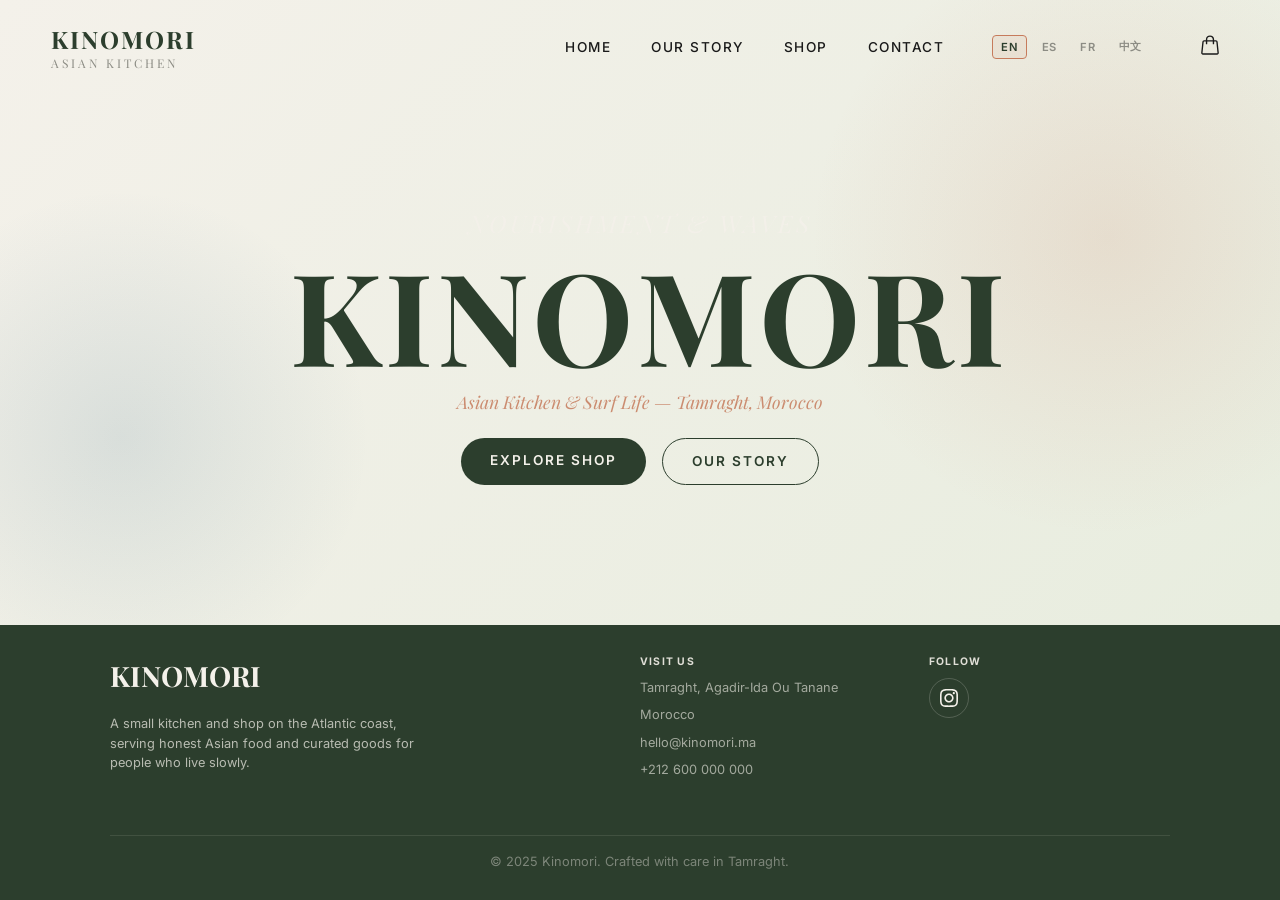
==== commit 6f435ae9: "home: clean landing — hero fills screen, compact footer, responsive mobile layout" ====
--- a/index.html
+++ b/index.html
@@ -12,48 +12,152 @@
   <link href="https://fonts.googleapis.com/css2?family=Inter:wght@300;400;500;600;700&family=Playfair+Display:ital,wght@0,400;0,700;1,400&display=swap" rel="stylesheet">
   <link rel="stylesheet" href="css/style.css">
   <style>
-    /* Landing page: no-scroll layout */
+    /* ===== LANDING: Hero + Footer only, no intermediate scroll ===== */
     html, body {
       height: 100%;
-      overflow: hidden;
     }
     body {
       display: flex;
       flex-direction: column;
+      overflow-x: hidden;
     }
+
+    /* Hero fills available space, centered */
     .hero {
-      flex: 1 1 auto;
+      flex: 1 0 auto;
       min-height: unset;
       display: flex;
       flex-direction: column;
       justify-content: center;
       align-items: center;
-      padding-bottom: 4rem;
+      padding: 6rem 5% 2rem; /* top padding accounts for fixed navbar */
+      position: relative;
     }
     .hero .scroll-indicator {
       display: none;
     }
+    .hero-content {
+      text-align: center;
+      max-width: 700px;
+    }
+    .hero-subtitle {
+      font-family: 'Playfair Display', serif;
+      font-style: italic;
+      font-size: clamp(1rem, 3vw, 1.5rem);
+      color: var(--sand);
+      opacity: 0.85;
+      margin-bottom: 0.3rem;
+    }
+    .hero-content h1 {
+      font-size: clamp(3.5rem, 12vw, 8rem);
+      line-height: 1.05;
+      margin-bottom: 0.5rem;
+    }
+    .hero-location {
+      font-size: clamp(0.85rem, 2.2vw, 1.1rem);
+      max-width: 90%;
+      margin: 0 auto 1.5rem;
+      line-height: 1.4;
+      opacity: 0.85;
+    }
+    .hero-buttons {
+      display: flex;
+      gap: 1rem;
+      justify-content: center;
+      flex-wrap: wrap;
+    }
+    .hero-buttons .btn {
+      padding: 0.7rem 1.8rem;
+      font-size: 0.85rem;
+    }
+
+    /* Footer: compact, auto height, never scrolls away */
     footer.contact {
       flex: 0 0 auto;
-      padding: 2.5rem 5%;
+      padding: 1.8rem 5%;
     }
     footer.contact .footer-grid {
-      gap: 2rem;
+      gap: 1.5rem;
+      align-items: start;
     }
     footer.contact .footer-brand h3 {
-      font-size: 1.3rem;
+      font-size: 1.2rem;
+      margin-bottom: 0.3rem;
+    }
+    footer.contact .footer-brand p {
+      font-size: 0.8rem;
     }
     footer.contact h4 {
-      font-size: 0.7rem;
-      margin-bottom: 0.6rem;
+      font-size: 0.65rem;
+      margin-bottom: 0.5rem;
+      letter-spacing: 0.12em;
     }
     footer.contact p,
     footer.contact a {
       font-size: 0.8rem;
+      line-height: 1.5;
     }
     footer.contact .footer-bottom {
-      padding-top: 1.2rem;
-      margin-top: 1.2rem;
+      padding-top: 1rem;
+      margin-top: 1rem;
+      font-size: 0.7rem;
+    }
+    .instagram-icon {
+      width: 28px;
+      height: 28px;
+    }
+
+    /* ===== MOBILE COMPACT MODE ===== */
+    @media (max-width: 600px) {
+      .hero {
+        padding: 5.5rem 5% 1.2rem;
+      }
+      .hero-content h1 {
+        font-size: clamp(3rem, 14vw, 5rem);
+        margin-bottom: 0.3rem;
+      }
+      .hero-subtitle {
+        font-size: 0.95rem;
+        margin-bottom: 0.2rem;
+      }
+      .hero-location {
+        font-size: 0.8rem;
+        margin-bottom: 1rem;
+      }
+      .hero-buttons .btn {
+        padding: 0.6rem 1.4rem;
+        font-size: 0.8rem;
+      }
+      footer.contact {
+        padding: 1.4rem 5%;
+      }
+      footer.contact .footer-grid {
+        grid-template-columns: 1fr 1fr;
+        gap: 1rem;
+      }
+      footer.contact .footer-brand {
+        grid-column: 1 / -1;
+        text-align: center;
+        margin-bottom: 0.3rem;
+      }
+    }
+
+    /* ===== VERY SMALL SCREENS (landscape phones) ===== */
+    @media (max-height: 600px) {
+      .hero {
+        padding-top: 4.5rem;
+        justify-content: flex-start;
+        padding-bottom: 0.5rem;
+      }
+      .hero-content h1 {
+        font-size: clamp(2.5rem, 10vh, 4rem);
+      }
+      footer.contact {
+        padding: 1rem 5%;
+      }
+      footer.contact .footer-grid {
+        gap: 0.8rem;
+      }
     }
   </style>
 </head>
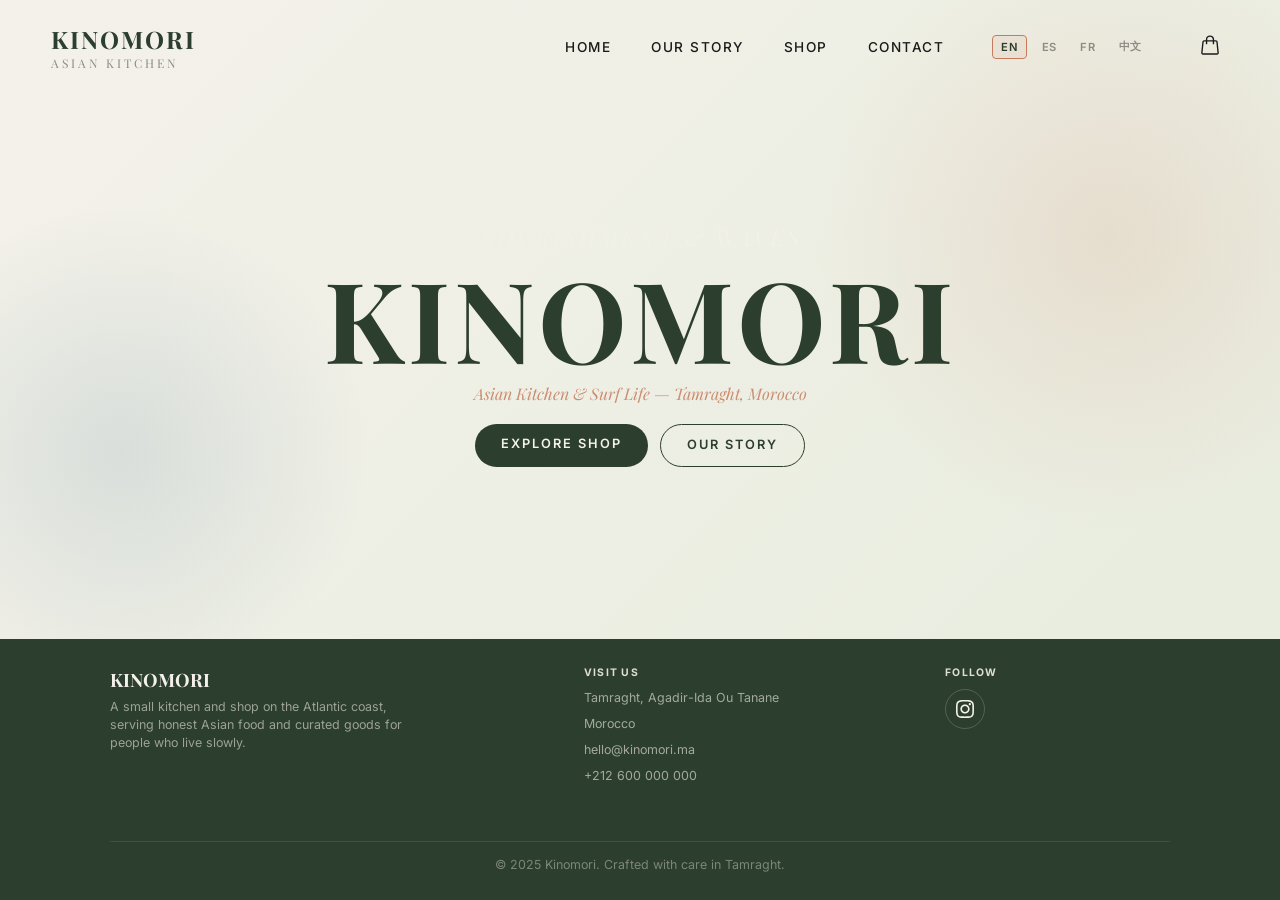
==== commit 39721e24: "home: fix mobile layout — hero and footer no longer overlap, responsive breakpoints" ====
--- a/index.html
+++ b/index.html
@@ -12,25 +12,26 @@
   <link href="https://fonts.googleapis.com/css2?family=Inter:wght@300;400;500;600;700&family=Playfair+Display:ital,wght@0,400;0,700;1,400&display=swap" rel="stylesheet">
   <link rel="stylesheet" href="css/style.css">
   <style>
-    /* ===== LANDING: Hero + Footer only, no intermediate scroll ===== */
-    html, body {
+    /* ===== LANDING: Hero + Footer only, fits one screen ===== */
+    html {
       height: 100%;
     }
     body {
+      min-height: 100dvh; /* dynamic viewport, accounts for mobile browser chrome */
       display: flex;
       flex-direction: column;
       overflow-x: hidden;
     }
 
-    /* Hero fills available space, centered */
+    /* Hero fills all available space, content centered */
     .hero {
-      flex: 1 0 auto;
+      flex: 1 1 auto;
       min-height: unset;
       display: flex;
       flex-direction: column;
       justify-content: center;
       align-items: center;
-      padding: 6rem 5% 2rem; /* top padding accounts for fixed navbar */
+      padding: 5.5rem 5% 2.5rem; /* top clears fixed navbar */
       position: relative;
     }
     .hero .scroll-indicator {
@@ -39,124 +40,163 @@
     .hero-content {
       text-align: center;
       max-width: 700px;
+      width: 100%;
     }
     .hero-subtitle {
       font-family: 'Playfair Display', serif;
       font-style: italic;
-      font-size: clamp(1rem, 3vw, 1.5rem);
+      font-size: clamp(0.95rem, 3vw, 1.4rem);
       color: var(--sand);
       opacity: 0.85;
-      margin-bottom: 0.3rem;
+      margin-bottom: 0.2rem;
     }
     .hero-content h1 {
-      font-size: clamp(3.5rem, 12vw, 8rem);
+      font-size: clamp(3.2rem, 11vw, 7rem);
       line-height: 1.05;
-      margin-bottom: 0.5rem;
+      margin-bottom: 0.4rem;
     }
     .hero-location {
-      font-size: clamp(0.85rem, 2.2vw, 1.1rem);
+      font-size: clamp(0.8rem, 2vw, 1rem);
       max-width: 90%;
-      margin: 0 auto 1.5rem;
-      line-height: 1.4;
+      margin: 0 auto 1.2rem;
+      line-height: 1.35;
       opacity: 0.85;
     }
     .hero-buttons {
       display: flex;
-      gap: 1rem;
+      gap: 0.8rem;
       justify-content: center;
       flex-wrap: wrap;
     }
     .hero-buttons .btn {
-      padding: 0.7rem 1.8rem;
-      font-size: 0.85rem;
-    }
-
-    /* Footer: compact, auto height, never scrolls away */
+      padding: 0.65rem 1.6rem;
+      font-size: 0.8rem;
+    }
+
+    /* Footer: compact, sits at bottom */
     footer.contact {
       flex: 0 0 auto;
-      padding: 1.8rem 5%;
-    }
-    footer.contact .footer-grid {
+      padding: 1.6rem 5%;
+    }
+    footer.contact .contact-grid {
+      display: grid;
+      grid-template-columns: 2fr 1.5fr 1fr;
       gap: 1.5rem;
       align-items: start;
     }
-    footer.contact .footer-brand h3 {
-      font-size: 1.2rem;
-      margin-bottom: 0.3rem;
-    }
-    footer.contact .footer-brand p {
-      font-size: 0.8rem;
+    footer.contact .contact-brand h3 {
+      font-size: 1.15rem;
+      margin-bottom: 0.25rem;
+    }
+    footer.contact .contact-brand p {
+      font-size: 0.78rem;
+      line-height: 1.45;
+      opacity: 0.8;
     }
     footer.contact h4 {
       font-size: 0.65rem;
-      margin-bottom: 0.5rem;
+      margin-bottom: 0.45rem;
       letter-spacing: 0.12em;
     }
     footer.contact p,
     footer.contact a {
-      font-size: 0.8rem;
-      line-height: 1.5;
+      font-size: 0.78rem;
+      line-height: 1.45;
     }
     footer.contact .footer-bottom {
-      padding-top: 1rem;
-      margin-top: 1rem;
+      padding-top: 0.9rem;
+      margin-top: 0.9rem;
       font-size: 0.7rem;
     }
-    .instagram-icon {
-      width: 28px;
-      height: 28px;
-    }
-
-    /* ===== MOBILE COMPACT MODE ===== */
-    @media (max-width: 600px) {
-      .hero {
-        padding: 5.5rem 5% 1.2rem;
-      }
-      .hero-content h1 {
-        font-size: clamp(3rem, 14vw, 5rem);
-        margin-bottom: 0.3rem;
-      }
-      .hero-subtitle {
-        font-size: 0.95rem;
-        margin-bottom: 0.2rem;
-      }
-      .hero-location {
-        font-size: 0.8rem;
-        margin-bottom: 1rem;
-      }
-      .hero-buttons .btn {
-        padding: 0.6rem 1.4rem;
-        font-size: 0.8rem;
-      }
-      footer.contact {
-        padding: 1.4rem 5%;
-      }
-      footer.contact .footer-grid {
+    footer.contact .social-icon svg {
+      width: 18px;
+      height: 18px;
+    }
+
+    /* ===== TABLET ===== */
+    @media (max-width: 768px) {
+      footer.contact .contact-grid {
         grid-template-columns: 1fr 1fr;
-        gap: 1rem;
-      }
-      footer.contact .footer-brand {
+        gap: 1.2rem;
+      }
+      footer.contact .contact-brand {
         grid-column: 1 / -1;
         text-align: center;
-        margin-bottom: 0.3rem;
-      }
-    }
-
-    /* ===== VERY SMALL SCREENS (landscape phones) ===== */
-    @media (max-height: 600px) {
+      }
+    }
+
+    /* ===== MOBILE COMPACT ===== */
+    @media (max-width: 480px) {
       .hero {
-        padding-top: 4.5rem;
+        padding: 5rem 5% 1.5rem;
+      }
+      .hero-content h1 {
+        font-size: clamp(2.8rem, 13vw, 4.5rem);
+        margin-bottom: 0.25rem;
+      }
+      .hero-subtitle {
+        font-size: 0.9rem;
+      }
+      .hero-location {
+        font-size: 0.78rem;
+        margin-bottom: 0.9rem;
+      }
+      .hero-buttons .btn {
+        padding: 0.55rem 1.3rem;
+        font-size: 0.78rem;
+      }
+      footer.contact {
+        padding: 1.2rem 5%;
+      }
+      footer.contact .contact-grid {
+        gap: 0.8rem;
+      }
+      footer.contact .contact-brand p {
+        font-size: 0.72rem;
+      }
+      footer.contact h4 {
+        font-size: 0.6rem;
+        margin-bottom: 0.35rem;
+      }
+      footer.contact a,
+      footer.contact p {
+        font-size: 0.72rem;
+      }
+      footer.contact .footer-bottom {
+        padding-top: 0.7rem;
+        margin-top: 0.7rem;
+      }
+    }
+
+    /* ===== VERY SHORT SCREENS (landscape phones) ===== */
+    @media (max-height: 550px) {
+      .hero {
+        padding-top: 4.2rem;
+        padding-bottom: 0.8rem;
         justify-content: flex-start;
-        padding-bottom: 0.5rem;
       }
       .hero-content h1 {
-        font-size: clamp(2.5rem, 10vh, 4rem);
+        font-size: clamp(2.2rem, 9vh, 3.5rem);
+      }
+      .hero-subtitle {
+        font-size: 0.85rem;
+      }
+      .hero-location {
+        font-size: 0.75rem;
+        margin-bottom: 0.6rem;
+      }
+      .hero-buttons .btn {
+        padding: 0.5rem 1.2rem;
+        font-size: 0.75rem;
       }
       footer.contact {
-        padding: 1rem 5%;
-      }
-      footer.contact .footer-grid {
-        gap: 0.8rem;
+        padding: 0.9rem 5%;
+      }
+      footer.contact .contact-grid {
+        gap: 0.6rem;
+      }
+      footer.contact .contact-brand p {
+        display: none; /* hide tagline on very short screens */
       }
     }
   </style>
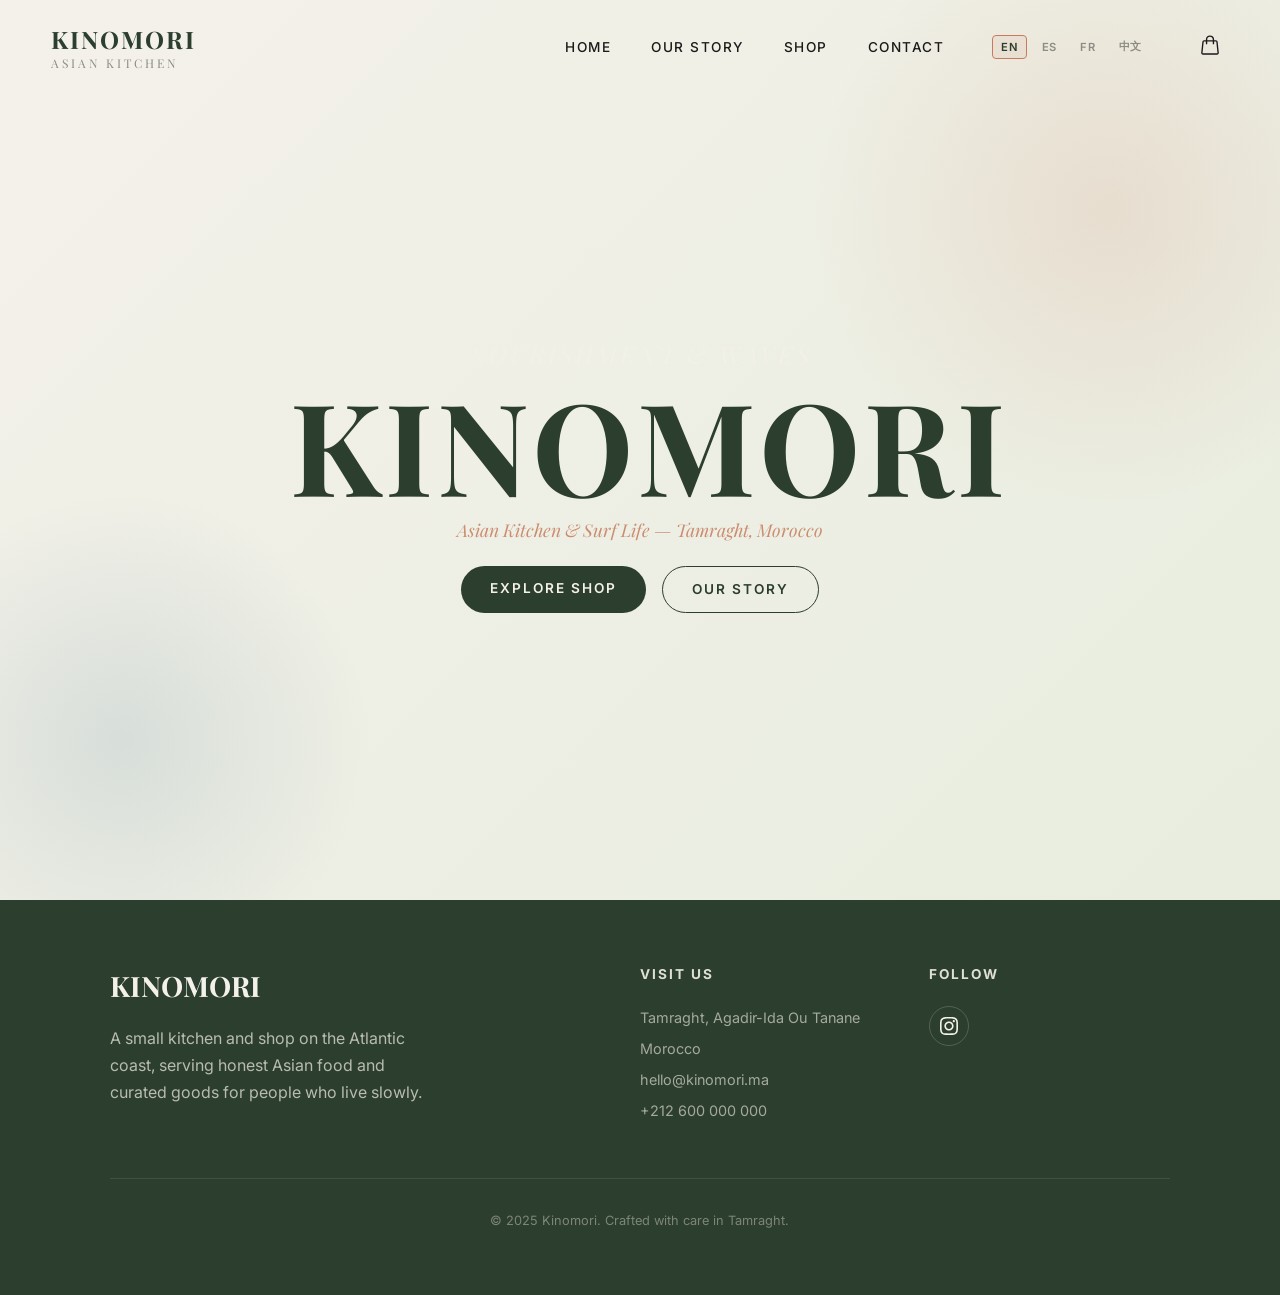
==== commit 787e1c1a: "home: hero fullscreen 100dvh, scroll down to see footer" ====
--- a/index.html
+++ b/index.html
@@ -12,26 +12,15 @@
   <link href="https://fonts.googleapis.com/css2?family=Inter:wght@300;400;500;600;700&family=Playfair+Display:ital,wght@0,400;0,700;1,400&display=swap" rel="stylesheet">
   <link rel="stylesheet" href="css/style.css">
   <style>
-    /* ===== LANDING: Hero + Footer only, fits one screen ===== */
-    html {
-      height: 100%;
-    }
-    body {
-      min-height: 100dvh; /* dynamic viewport, accounts for mobile browser chrome */
-      display: flex;
-      flex-direction: column;
-      overflow-x: hidden;
-    }
-
-    /* Hero fills all available space, content centered */
+    /* ===== LANDING: Fullscreen hero, scroll to footer ===== */
     .hero {
-      flex: 1 1 auto;
-      min-height: unset;
+      height: 100dvh;
+      min-height: 100dvh;
       display: flex;
       flex-direction: column;
       justify-content: center;
       align-items: center;
-      padding: 5.5rem 5% 2.5rem; /* top clears fixed navbar */
+      padding: 5rem 5% 2rem;
       position: relative;
     }
     .hero .scroll-indicator {
@@ -45,158 +34,60 @@
     .hero-subtitle {
       font-family: 'Playfair Display', serif;
       font-style: italic;
-      font-size: clamp(0.95rem, 3vw, 1.4rem);
+      font-size: clamp(0.95rem, 3vw, 1.5rem);
       color: var(--sand);
       opacity: 0.85;
       margin-bottom: 0.2rem;
     }
     .hero-content h1 {
-      font-size: clamp(3.2rem, 11vw, 7rem);
+      font-size: clamp(3.5rem, 12vw, 8rem);
       line-height: 1.05;
       margin-bottom: 0.4rem;
     }
     .hero-location {
-      font-size: clamp(0.8rem, 2vw, 1rem);
+      font-size: clamp(0.85rem, 2.2vw, 1.1rem);
       max-width: 90%;
-      margin: 0 auto 1.2rem;
-      line-height: 1.35;
+      margin: 0 auto 1.5rem;
+      line-height: 1.4;
       opacity: 0.85;
     }
     .hero-buttons {
       display: flex;
-      gap: 0.8rem;
+      gap: 1rem;
       justify-content: center;
       flex-wrap: wrap;
     }
     .hero-buttons .btn {
-      padding: 0.65rem 1.6rem;
-      font-size: 0.8rem;
+      padding: 0.7rem 1.8rem;
+      font-size: 0.85rem;
     }
 
-    /* Footer: compact, sits at bottom */
+    /* Footer: normal flow below hero */
     footer.contact {
-      flex: 0 0 auto;
-      padding: 1.6rem 5%;
-    }
-    footer.contact .contact-grid {
-      display: grid;
-      grid-template-columns: 2fr 1.5fr 1fr;
-      gap: 1.5rem;
-      align-items: start;
-    }
-    footer.contact .contact-brand h3 {
-      font-size: 1.15rem;
-      margin-bottom: 0.25rem;
-    }
-    footer.contact .contact-brand p {
-      font-size: 0.78rem;
-      line-height: 1.45;
-      opacity: 0.8;
-    }
-    footer.contact h4 {
-      font-size: 0.65rem;
-      margin-bottom: 0.45rem;
-      letter-spacing: 0.12em;
-    }
-    footer.contact p,
-    footer.contact a {
-      font-size: 0.78rem;
-      line-height: 1.45;
-    }
-    footer.contact .footer-bottom {
-      padding-top: 0.9rem;
-      margin-top: 0.9rem;
-      font-size: 0.7rem;
-    }
-    footer.contact .social-icon svg {
-      width: 18px;
-      height: 18px;
+      padding: 4rem 5%;
     }
 
-    /* ===== TABLET ===== */
-    @media (max-width: 768px) {
-      footer.contact .contact-grid {
-        grid-template-columns: 1fr 1fr;
-        gap: 1.2rem;
-      }
-      footer.contact .contact-brand {
-        grid-column: 1 / -1;
-        text-align: center;
-      }
-    }
-
-    /* ===== MOBILE COMPACT ===== */
+    /* ===== MOBILE ===== */
     @media (max-width: 480px) {
       .hero {
-        padding: 5rem 5% 1.5rem;
+        padding: 4.5rem 5% 1.5rem;
       }
       .hero-content h1 {
-        font-size: clamp(2.8rem, 13vw, 4.5rem);
-        margin-bottom: 0.25rem;
+        font-size: clamp(3rem, 14vw, 5.5rem);
       }
       .hero-subtitle {
-        font-size: 0.9rem;
+        font-size: 0.95rem;
       }
       .hero-location {
-        font-size: 0.78rem;
-        margin-bottom: 0.9rem;
+        font-size: 0.82rem;
+        margin-bottom: 1.2rem;
       }
       .hero-buttons .btn {
-        padding: 0.55rem 1.3rem;
-        font-size: 0.78rem;
+        padding: 0.6rem 1.5rem;
+        font-size: 0.82rem;
       }
       footer.contact {
-        padding: 1.2rem 5%;
-      }
-      footer.contact .contact-grid {
-        gap: 0.8rem;
-      }
-      footer.contact .contact-brand p {
-        font-size: 0.72rem;
-      }
-      footer.contact h4 {
-        font-size: 0.6rem;
-        margin-bottom: 0.35rem;
-      }
-      footer.contact a,
-      footer.contact p {
-        font-size: 0.72rem;
-      }
-      footer.contact .footer-bottom {
-        padding-top: 0.7rem;
-        margin-top: 0.7rem;
-      }
-    }
-
-    /* ===== VERY SHORT SCREENS (landscape phones) ===== */
-    @media (max-height: 550px) {
-      .hero {
-        padding-top: 4.2rem;
-        padding-bottom: 0.8rem;
-        justify-content: flex-start;
-      }
-      .hero-content h1 {
-        font-size: clamp(2.2rem, 9vh, 3.5rem);
-      }
-      .hero-subtitle {
-        font-size: 0.85rem;
-      }
-      .hero-location {
-        font-size: 0.75rem;
-        margin-bottom: 0.6rem;
-      }
-      .hero-buttons .btn {
-        padding: 0.5rem 1.2rem;
-        font-size: 0.75rem;
-      }
-      footer.contact {
-        padding: 0.9rem 5%;
-      }
-      footer.contact .contact-grid {
-        gap: 0.6rem;
-      }
-      footer.contact .contact-brand p {
-        display: none; /* hide tagline on very short screens */
+        padding: 2.5rem 5%;
       }
     }
   </style>
@@ -206,7 +97,7 @@
   <!-- Navbar injected by components.js -->
   <nav class="navbar" id="navbar"></nav>
 
-  <!-- ==================== HERO ==================== -->
+  <!-- ==================== HERO (fullscreen) ==================== -->
   <section class="hero" id="home">
     <div class="hero-content">
       <p class="hero-subtitle" data-i18n="hero.subtitle">Nourishment & Waves</p>
@@ -219,7 +110,7 @@
     </div>
   </section>
 
-  <!-- Footer injected by components.js -->
+  <!-- ==================== FOOTER (scroll down to see) ==================== -->
   <footer class="contact" id="footer"></footer>
 
   <script src="js/i18n.js"></script>
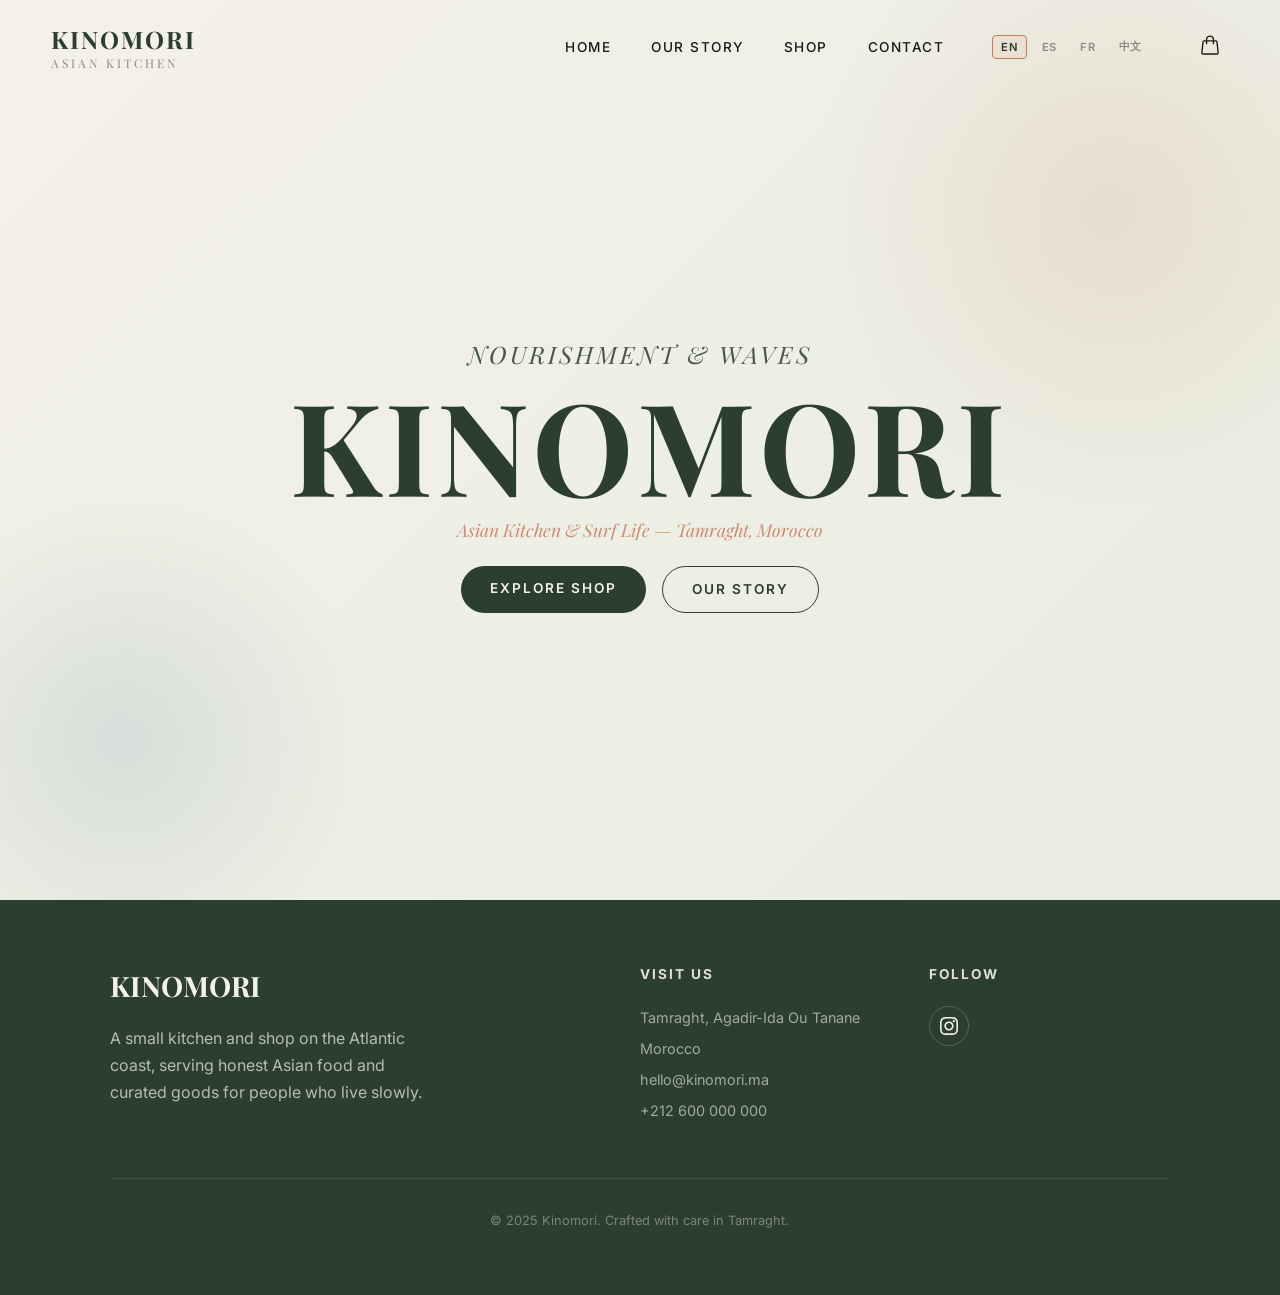
==== commit 74b7ab8b: "home: hero subtitle back to dark green (forest)" ====
--- a/index.html
+++ b/index.html
@@ -35,7 +35,7 @@
       font-family: 'Playfair Display', serif;
       font-style: italic;
       font-size: clamp(0.95rem, 3vw, 1.5rem);
-      color: var(--sand);
+      color: var(--forest);
       opacity: 0.85;
       margin-bottom: 0.2rem;
     }
